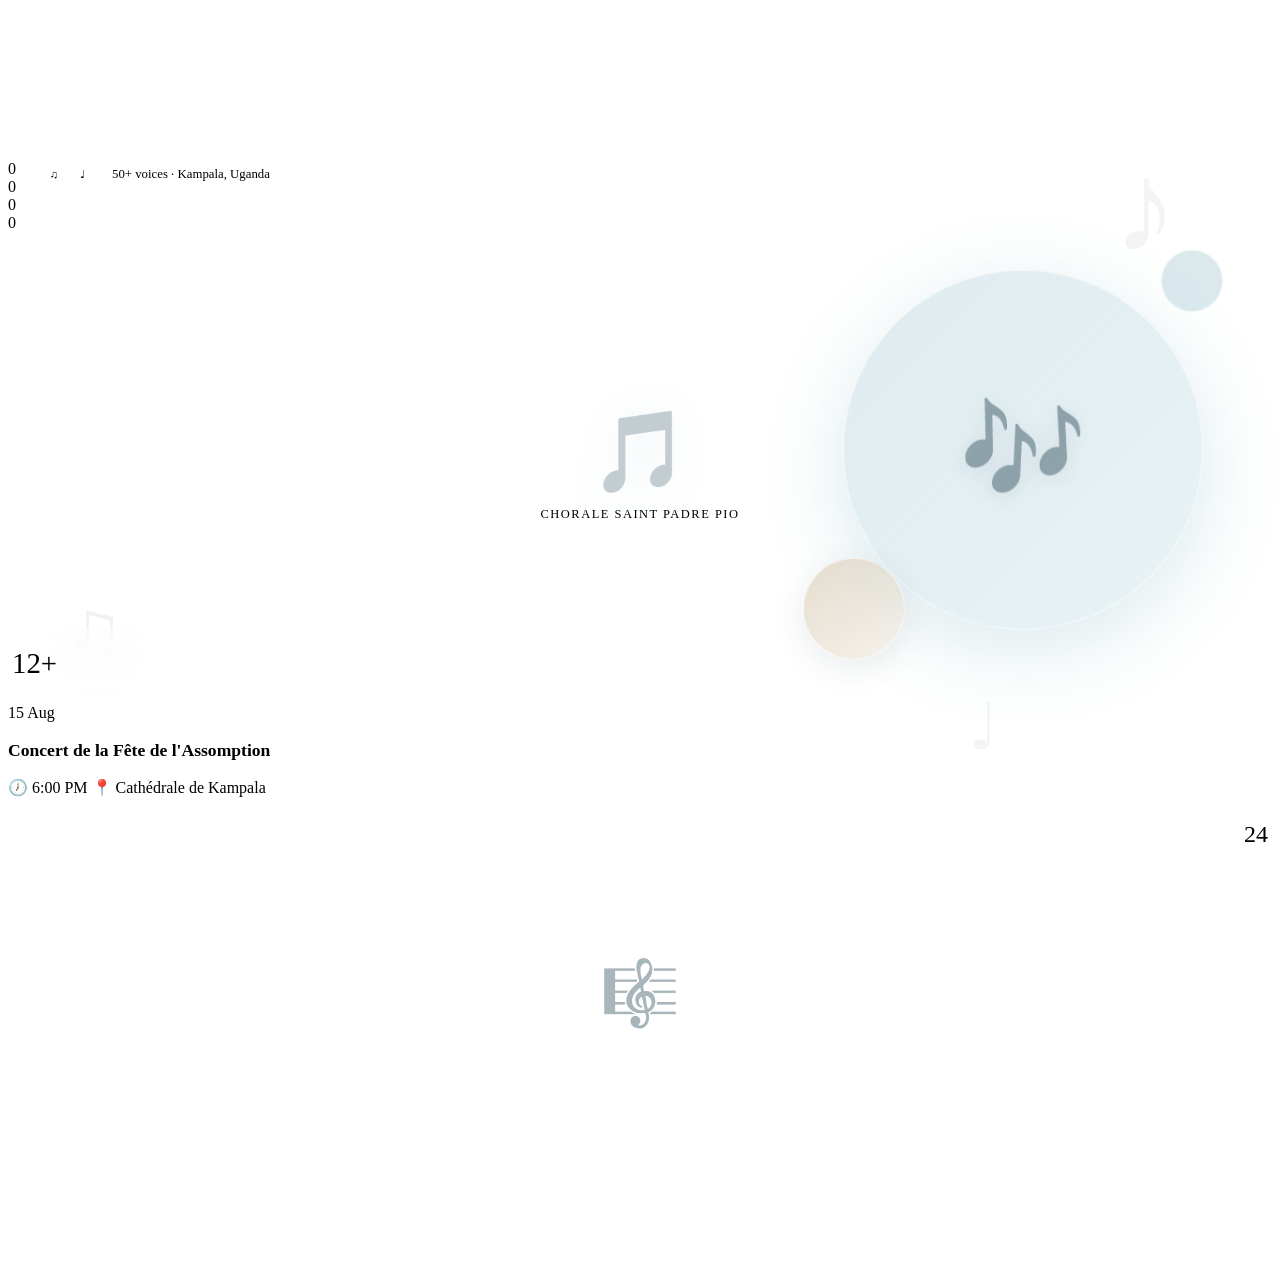
==== index.html @ 7a5ba096 "Add files via upload" ====
<!DOCTYPE html>
<html lang="en">
<head>
  <meta charset="UTF-8">
  <meta name="viewport" content="width=device-width, initial-scale=1.0">
  <meta name="description" content="Chorale Saint Padre Pio — Sacred music choir in Kampala, Uganda. Singing in faith and harmony.">
  <meta property="og:title" content="Chorale Saint Padre Pio">
  <meta property="og:description" content="A voice lifted in faith and harmony — sacred choir from Kampala, Uganda.">
  <title>Chorale Saint Padre Pio</title>
  <link rel="stylesheet" href="css/style.css">
  <link rel="icon" href="data:image/svg+xml,<svg xmlns='http://www.w3.org/2000/svg' viewBox='0 0 100 100'><text y='.9em' font-size='90'>🎵</text></svg>">
</head>
<body>

  <!-- Navbar injected by components.js -->
  <div id="navbar-placeholder"></div>

  <!-- ════════════════════════════════════════
       HERO
  ════════════════════════════════════════ -->
  <section class="hero" aria-label="Hero">
    <div class="hero-bg"></div>
    <div class="hero-shapes">
      <div class="shape shape-1"></div>
      <div class="shape shape-2"></div>
      <div class="shape shape-3"></div>
    </div>

    <!-- Decorative musical note watermarks -->
    <div style="position:absolute;right:8%;top:15%;font-size:8rem;opacity:0.04;font-family:serif;pointer-events:none;user-select:none;">♪</div>
    <div style="position:absolute;left:5%;bottom:25%;font-size:5rem;opacity:0.05;font-family:serif;pointer-events:none;user-select:none;">♫</div>
    <div style="position:absolute;right:22%;bottom:15%;font-size:4rem;opacity:0.04;font-family:serif;pointer-events:none;user-select:none;">♩</div>

    <!-- Decorative glass orb image area -->
    <div style="position:absolute;right:clamp(20px,6vw,80px);top:50%;transform:translateY(-50%);pointer-events:none;" aria-hidden="true">
      <div style="width:clamp(200px,28vw,400px);height:clamp(200px,28vw,400px);border-radius:50%;background:linear-gradient(135deg,rgba(74,144,164,0.18),rgba(184,217,227,0.3));backdrop-filter:blur(12px);border:1px solid rgba(255,255,255,0.5);display:flex;align-items:center;justify-content:center;box-shadow:0 20px 80px rgba(74,144,164,0.2);">
        <div style="font-size:clamp(4rem,8vw,7rem);opacity:0.6;filter:drop-shadow(0 4px 12px rgba(26,61,79,0.2));">🎶</div>
      </div>
      <!-- smaller satellite orb -->
      <div style="position:absolute;bottom:-30px;left:-40px;width:100px;height:100px;border-radius:50%;background:linear-gradient(135deg,rgba(212,197,173,0.6),rgba(237,228,214,0.4));backdrop-filter:blur(8px);border:1px solid rgba(255,255,255,0.6);box-shadow:0 8px 32px rgba(26,61,79,0.1);"></div>
      <div style="position:absolute;top:-20px;right:-20px;width:60px;height:60px;border-radius:50%;background:rgba(74,144,164,0.2);backdrop-filter:blur(8px);border:1px solid rgba(255,255,255,0.5);"></div>
    </div>

    <div class="container hero-content" style="padding-top:72px;">
      <div style="max-width:580px;">
        <div class="section-label reveal">
          <span class="label" data-i18n="hero_tagline"></span>
        </div>
        <h1 style="margin-top:16px;color:var(--blue-deep);" class="reveal reveal-delay-1">
          <span data-i18n="hero_heading"></span>
        </h1>
        <p style="max-width:460px;margin-top:20px;font-size:1.05rem;" class="reveal reveal-delay-2" data-i18n="hero_subheading"></p>
        <div style="display:flex;gap:16px;flex-wrap:wrap;margin-top:36px;" class="reveal reveal-delay-3">
          <a href="about.html" class="btn btn-primary" data-i18n="hero_cta_primary"></a>
          <a href="events.html" class="btn btn-ghost" data-i18n="hero_cta_secondary"></a>
        </div>
        <!-- Trust indicator -->
        <div style="display:flex;align-items:center;gap:12px;margin-top:40px;" class="reveal reveal-delay-4">
          <div style="display:flex;">
            <div style="width:32px;height:32px;border-radius:50%;background:linear-gradient(135deg,var(--blue-light),var(--blue-primary));border:2px solid white;margin-right:-8px;display:flex;align-items:center;justify-content:center;font-size:0.7rem;color:white;">♪</div>
            <div style="width:32px;height:32px;border-radius:50%;background:linear-gradient(135deg,var(--beige-mid),var(--beige-light));border:2px solid white;margin-right:-8px;display:flex;align-items:center;justify-content:center;font-size:0.7rem;">♫</div>
            <div style="width:32px;height:32px;border-radius:50%;background:linear-gradient(135deg,var(--blue-pale),var(--blue-light));border:2px solid white;display:flex;align-items:center;justify-content:center;font-size:0.7rem;color:var(--blue-deep);">♩</div>
          </div>
          <span style="font-size:0.8rem;color:var(--ink-muted);">50+ voices · Kampala, Uganda</span>
        </div>
      </div>
    </div>
  </section>

  <!-- ════════════════════════════════════════
       STATS BAR
  ════════════════════════════════════════ -->
  <div class="container" style="margin-top:-32px;position:relative;z-index:10;">
    <div class="stats-bar reveal">
      <div class="stat-item">
        <span class="stat-number" data-target="12" data-suffix="+">0</span>
        <span class="stat-label" data-i18n="stat_years"></span>
      </div>
      <div class="stat-item">
        <span class="stat-number" data-target="52">0</span>
        <span class="stat-label" data-i18n="stat_members"></span>
      </div>
      <div class="stat-item">
        <span class="stat-number" data-target="24">0</span>
        <span class="stat-label" data-i18n="stat_events"></span>
      </div>
      <div class="stat-item">
        <span class="stat-number" data-target="6">0</span>
        <span class="stat-label" data-i18n="stat_parishes"></span>
      </div>
    </div>
  </div>

  <!-- ════════════════════════════════════════
       ABOUT TEASER
  ════════════════════════════════════════ -->
  <section style="background:var(--white);">
    <div class="container">
      <div class="split">
        <div>
          <div class="section-label reveal">
            <span class="label" data-i18n="about_label"></span>
          </div>
          <h2 style="margin-top:12px;" class="reveal reveal-delay-1" data-i18n="about_heading"></h2>
          <div class="deco-line reveal reveal-delay-1"></div>
          <p class="reveal reveal-delay-2" data-i18n="about_body"></p>
          <div style="display:flex;align-items:center;gap:20px;margin-top:28px;" class="reveal reveal-delay-3">
            <a href="about.html" class="btn btn-primary" data-i18n="about_cta"></a>
            <a href="about.html" class="btn btn-outline" data-i18n="about_link"></a>
          </div>
        </div>
        <div class="reveal reveal-delay-2" style="position:relative;">
          <!-- Decorative glass image panel -->
          <div style="border-radius:var(--radius-xl);overflow:hidden;background:linear-gradient(135deg,var(--blue-ghost),var(--beige-pale));height:420px;display:flex;align-items:center;justify-content:center;box-shadow:var(--glass-shadow-lg);border:1px solid var(--glass-border);">
            <div style="text-align:center;">
              <div style="font-size:5rem;opacity:0.35;filter:drop-shadow(0 4px 20px rgba(74,144,164,0.3));">🎵</div>
              <p style="color:var(--blue-light);font-size:0.78rem;letter-spacing:0.12em;text-transform:uppercase;margin-top:8px;">Chorale Saint Padre Pio</p>
            </div>
          </div>
          <!-- Floating glass card -->
          <div style="position:absolute;bottom:-20px;left:-20px;padding:20px 24px;background:var(--glass-bg-strong);backdrop-filter:blur(20px);border:1px solid var(--glass-border);border-radius:var(--radius-md);box-shadow:var(--glass-shadow);min-width:180px;">
            <div style="font-size:1.8rem;font-family:var(--font-display);font-weight:300;color:var(--blue-primary);">12+</div>
            <div style="font-size:0.72rem;font-weight:600;letter-spacing:0.12em;text-transform:uppercase;color:var(--ink-muted);" data-i18n="stat_years"></div>
          </div>
        </div>
      </div>
    </div>
  </section>

  <!-- ════════════════════════════════════════
       EVENTS TEASER
  ════════════════════════════════════════ -->
  <section style="background:linear-gradient(160deg,var(--blue-ghost),var(--beige-pale));">
    <div class="container">
      <div class="split reverse">
        <div>
          <div class="section-label reveal">
            <span class="label" data-i18n="events_label"></span>
          </div>
          <h2 style="margin-top:12px;" class="reveal reveal-delay-1" data-i18n="events_heading"></h2>
          <div class="deco-line reveal reveal-delay-1"></div>

          <!-- Sample event card -->
          <div class="event-card reveal reveal-delay-2" style="margin-top:24px;margin-bottom:24px;">
            <div class="event-date-block">
              <span class="day">15</span>
              <span class="month">Aug</span>
            </div>
            <div class="event-info">
              <h3 style="font-size:1.1rem;">Concert de la Fête de l'Assomption</h3>
              <div class="event-meta">
                <span>🕖 6:00 PM</span>
                <span>📍 Cathédrale de Kampala</span>
              </div>
            </div>
          </div>

          <p class="reveal reveal-delay-2" data-i18n="events_body"></p>
          <div style="margin-top:24px;" class="reveal reveal-delay-3">
            <a href="events.html" class="btn btn-primary" data-i18n="events_cta"></a>
          </div>
        </div>

        <div class="reveal" style="position:relative;">
          <div style="border-radius:var(--radius-xl);overflow:hidden;background:linear-gradient(135deg,var(--blue-mid),var(--blue-deep));height:380px;display:flex;align-items:center;justify-content:center;box-shadow:var(--glass-shadow-lg);">
            <div style="text-align:center;color:white;">
              <div style="font-size:4rem;opacity:0.5;">🎼</div>
              <p style="color:rgba(255,255,255,0.5);font-size:0.78rem;letter-spacing:0.12em;text-transform:uppercase;margin-top:8px;">Sacred Concerts</p>
            </div>
          </div>
          <div style="position:absolute;top:-16px;right:-16px;padding:16px 20px;background:var(--glass-bg-strong);backdrop-filter:blur(20px);border:1px solid var(--glass-border);border-radius:var(--radius-md);box-shadow:var(--glass-shadow);">
            <div style="font-size:1.5rem;font-family:var(--font-display);font-weight:300;color:var(--blue-primary);">24</div>
            <div style="font-size:0.65rem;font-weight:600;letter-spacing:0.12em;text-transform:uppercase;color:var(--ink-muted);" data-i18n="stat_events"></div>
          </div>
        </div>
      </div>
    </div>
  </section>

  <!-- ════════════════════════════════════════
       JOIN TEASER (CTA BAND)
  ════════════════════════════════════════ -->
  <section class="cta-band">
    <div class="container">
      <div style="display:inline-block;background:rgba(255,255,255,0.08);border:1px solid rgba(255,255,255,0.15);border-radius:100px;padding:6px 20px;margin-bottom:20px;" class="reveal">
        <span class="label" style="color:rgba(255,255,255,0.65);" data-i18n="join_label"></span>
      </div>
      <h2 class="reveal reveal-delay-1" data-i18n="join_heading"></h2>
      <p class="reveal reveal-delay-2" data-i18n="join_body"></p>
      <div style="display:flex;gap:16px;justify-content:center;flex-wrap:wrap;" class="reveal reveal-delay-3">
        <a href="join.html" class="btn btn-white" data-i18n="join_cta"></a>
        <a href="join.html" style="color:rgba(255,255,255,0.7);display:flex;align-items:center;gap:8px;font-size:0.85rem;font-weight:500;letter-spacing:0.05em;align-self:center;" data-i18n="join_link"></a>
      </div>
    </div>
  </section>

  <!-- Footer injected by components.js -->
  <div id="footer-placeholder"></div>

  <script src="js/translations.js"></script>
  <script src="js/components.js"></script>
  <script src="js/main.js"></script>
</body>
</html>
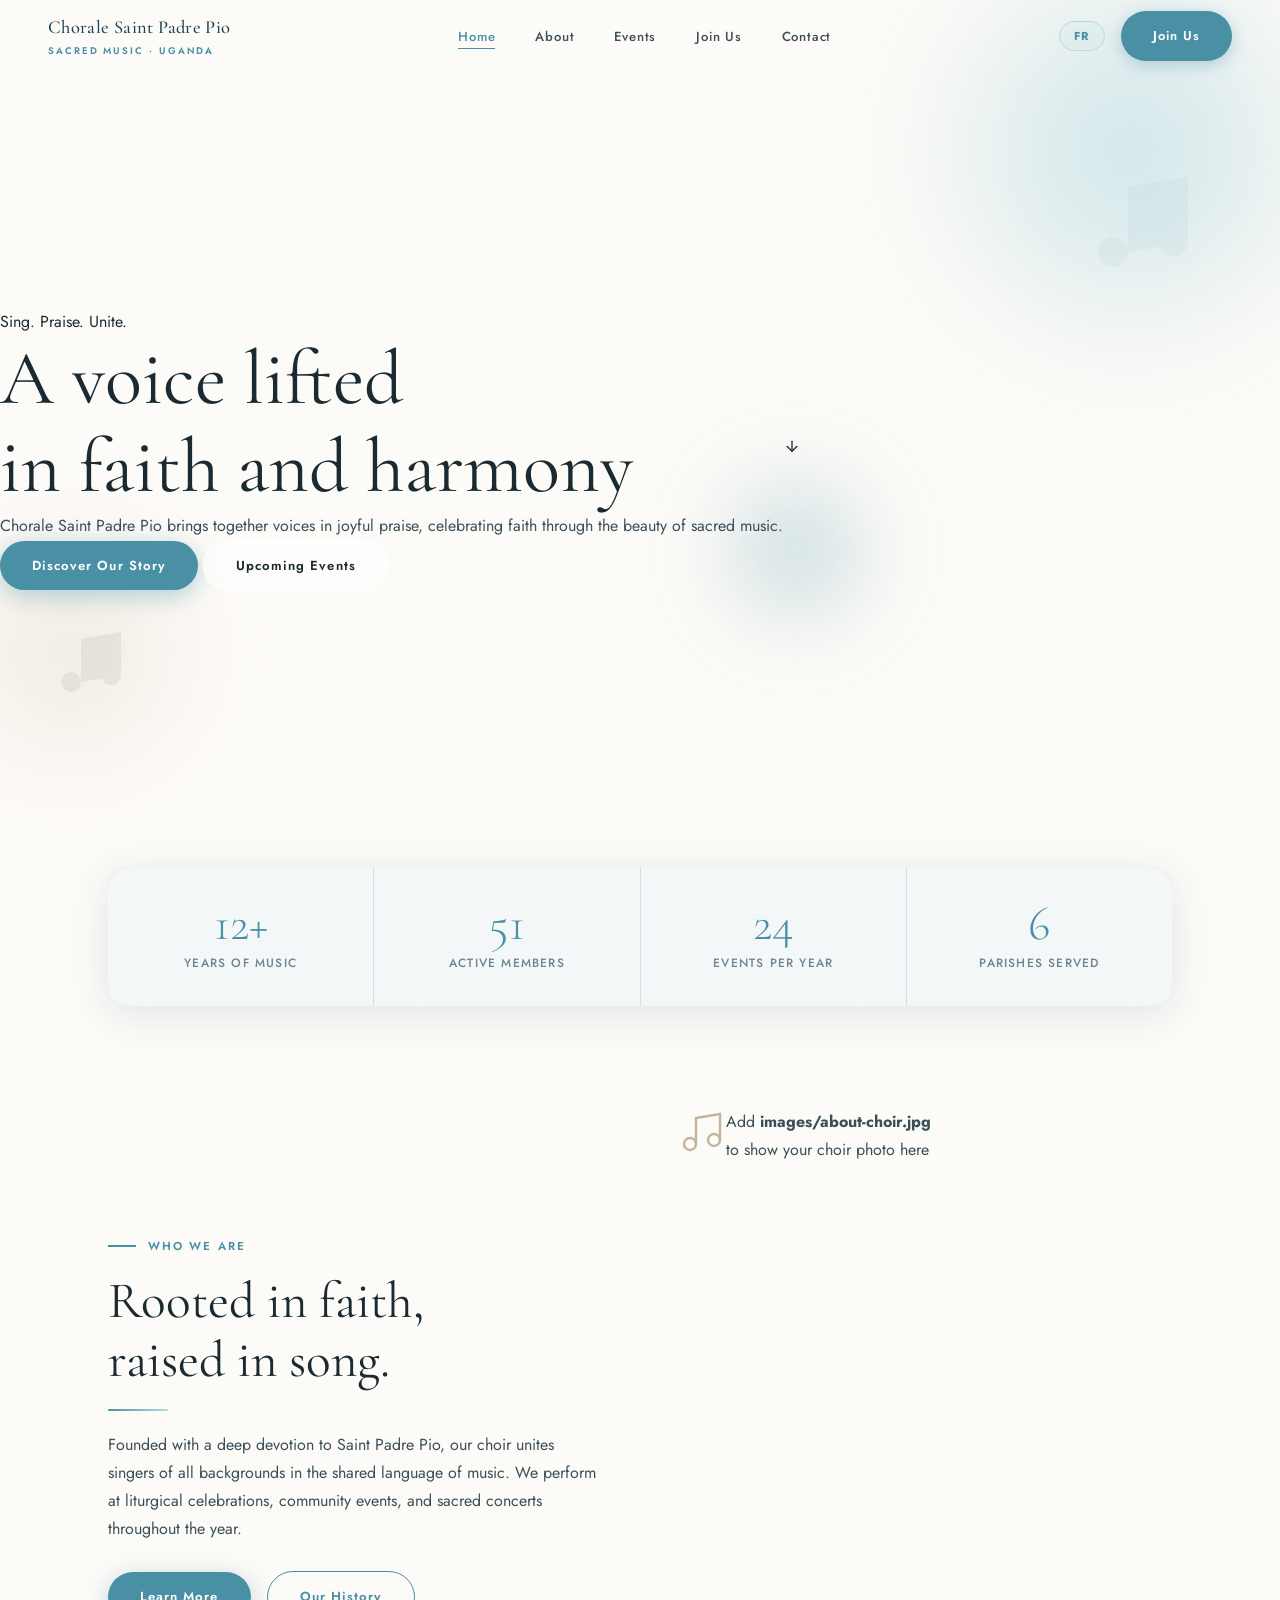
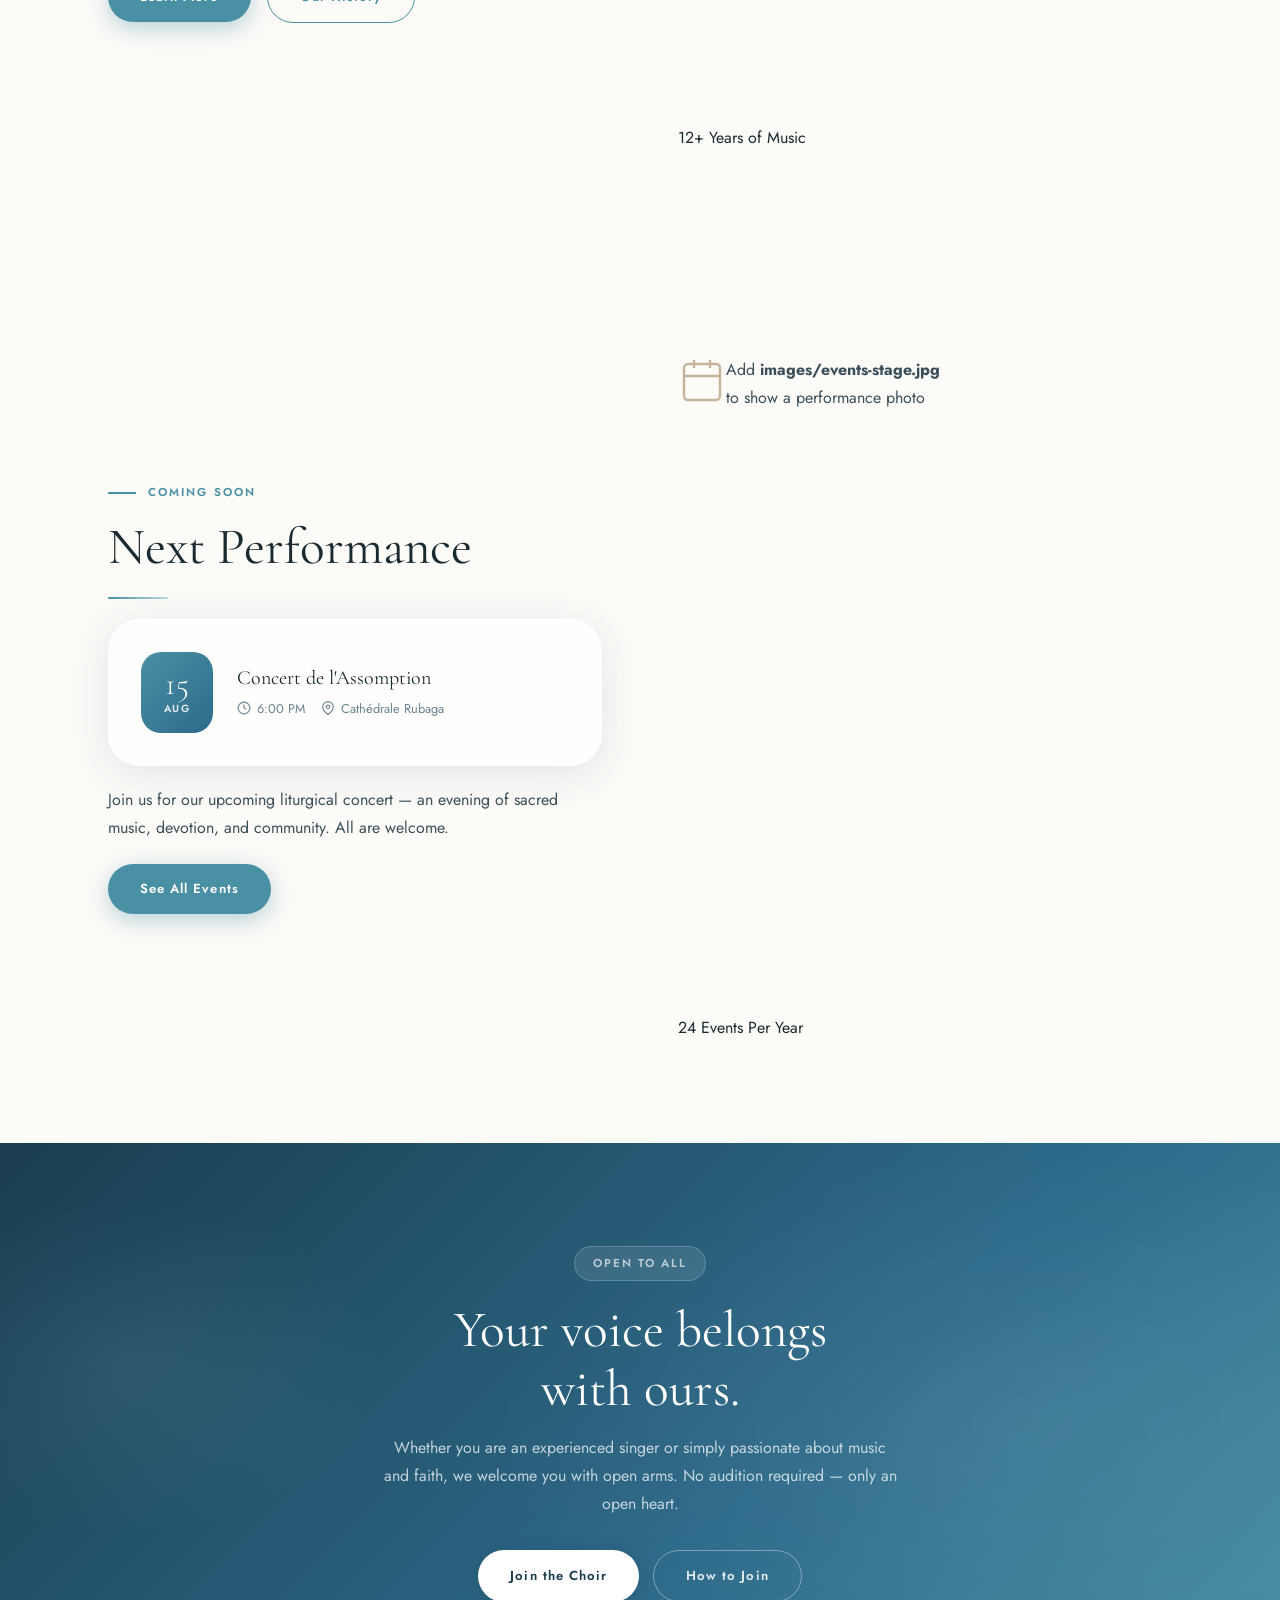
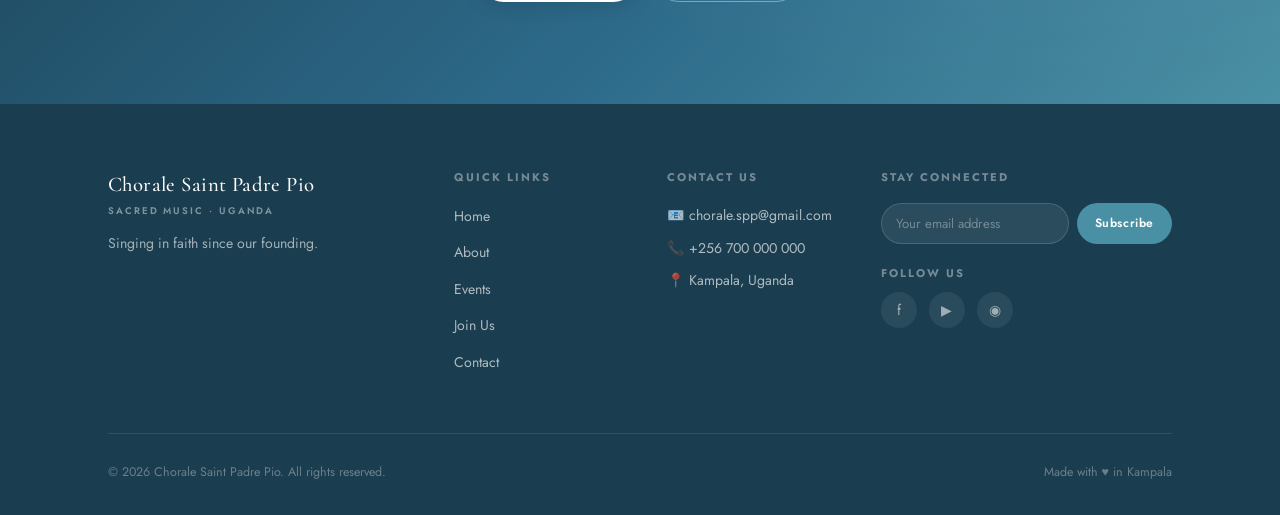
==== commit f774239c: "Update index.html" ====
--- a/index.html
+++ b/index.html
@@ -2,74 +2,60 @@
 <html lang="en">
 <head>
   <meta charset="UTF-8">
-  <meta name="viewport" content="width=device-width, initial-scale=1.0">
+  <meta name="viewport" content="width=device-width, initial-scale=1.0, viewport-fit=cover">
   <meta name="description" content="Chorale Saint Padre Pio — Sacred music choir in Kampala, Uganda. Singing in faith and harmony.">
   <meta property="og:title" content="Chorale Saint Padre Pio">
   <meta property="og:description" content="A voice lifted in faith and harmony — sacred choir from Kampala, Uganda.">
+  <meta name="theme-color" content="#ffffff">
   <title>Chorale Saint Padre Pio</title>
   <link rel="stylesheet" href="css/style.css">
-  <link rel="icon" href="data:image/svg+xml,<svg xmlns='http://www.w3.org/2000/svg' viewBox='0 0 100 100'><text y='.9em' font-size='90'>🎵</text></svg>">
+  <link rel="icon" href="images/favicon.png" onerror="this.href='data:image/svg+xml,<svg xmlns=\'http://www.w3.org/2000/svg\' viewBox=\'0 0 100 100\'><text y=\'.9em\' font-size=\'90\'>🎵</text></svg>'">
 </head>
 <body>
 
-  <!-- Navbar injected by components.js -->
   <div id="navbar-placeholder"></div>
 
-  <!-- ════════════════════════════════════════
-       HERO
-  ════════════════════════════════════════ -->
+  <!-- ══════════════════════════════════════════
+       HERO — Centered, editorial, with photo bg
+  ══════════════════════════════════════════ -->
   <section class="hero" aria-label="Hero">
-    <div class="hero-bg"></div>
-    <div class="hero-shapes">
+    <!-- Background: shows photo if hero-bg.jpg exists, else gradient -->
+    <div class="hero-img-bg" id="hero-bg-img" style="display:none;"></div>
+    <div class="hero-img-overlay" id="hero-overlay" style="display:none;"></div>
+    <div class="hero-fallback-bg" id="hero-fallback"></div>
+    <div class="hero-shapes" id="hero-shapes">
       <div class="shape shape-1"></div>
       <div class="shape shape-2"></div>
       <div class="shape shape-3"></div>
     </div>
 
-    <!-- Decorative musical note watermarks -->
-    <div style="position:absolute;right:8%;top:15%;font-size:8rem;opacity:0.04;font-family:serif;pointer-events:none;user-select:none;">♪</div>
-    <div style="position:absolute;left:5%;bottom:25%;font-size:5rem;opacity:0.05;font-family:serif;pointer-events:none;user-select:none;">♫</div>
-    <div style="position:absolute;right:22%;bottom:15%;font-size:4rem;opacity:0.04;font-family:serif;pointer-events:none;user-select:none;">♩</div>
-
-    <!-- Decorative glass orb image area -->
-    <div style="position:absolute;right:clamp(20px,6vw,80px);top:50%;transform:translateY(-50%);pointer-events:none;" aria-hidden="true">
-      <div style="width:clamp(200px,28vw,400px);height:clamp(200px,28vw,400px);border-radius:50%;background:linear-gradient(135deg,rgba(74,144,164,0.18),rgba(184,217,227,0.3));backdrop-filter:blur(12px);border:1px solid rgba(255,255,255,0.5);display:flex;align-items:center;justify-content:center;box-shadow:0 20px 80px rgba(74,144,164,0.2);">
-        <div style="font-size:clamp(4rem,8vw,7rem);opacity:0.6;filter:drop-shadow(0 4px 12px rgba(26,61,79,0.2));">🎶</div>
-      </div>
-      <!-- smaller satellite orb -->
-      <div style="position:absolute;bottom:-30px;left:-40px;width:100px;height:100px;border-radius:50%;background:linear-gradient(135deg,rgba(212,197,173,0.6),rgba(237,228,214,0.4));backdrop-filter:blur(8px);border:1px solid rgba(255,255,255,0.6);box-shadow:0 8px 32px rgba(26,61,79,0.1);"></div>
-      <div style="position:absolute;top:-20px;right:-20px;width:60px;height:60px;border-radius:50%;background:rgba(74,144,164,0.2);backdrop-filter:blur(8px);border:1px solid rgba(255,255,255,0.5);"></div>
-    </div>
-
-    <div class="container hero-content" style="padding-top:72px;">
-      <div style="max-width:580px;">
-        <div class="section-label reveal">
-          <span class="label" data-i18n="hero_tagline"></span>
-        </div>
-        <h1 style="margin-top:16px;color:var(--blue-deep);" class="reveal reveal-delay-1">
-          <span data-i18n="hero_heading"></span>
-        </h1>
-        <p style="max-width:460px;margin-top:20px;font-size:1.05rem;" class="reveal reveal-delay-2" data-i18n="hero_subheading"></p>
-        <div style="display:flex;gap:16px;flex-wrap:wrap;margin-top:36px;" class="reveal reveal-delay-3">
-          <a href="about.html" class="btn btn-primary" data-i18n="hero_cta_primary"></a>
-          <a href="events.html" class="btn btn-ghost" data-i18n="hero_cta_secondary"></a>
-        </div>
-        <!-- Trust indicator -->
-        <div style="display:flex;align-items:center;gap:12px;margin-top:40px;" class="reveal reveal-delay-4">
-          <div style="display:flex;">
-            <div style="width:32px;height:32px;border-radius:50%;background:linear-gradient(135deg,var(--blue-light),var(--blue-primary));border:2px solid white;margin-right:-8px;display:flex;align-items:center;justify-content:center;font-size:0.7rem;color:white;">♪</div>
-            <div style="width:32px;height:32px;border-radius:50%;background:linear-gradient(135deg,var(--beige-mid),var(--beige-light));border:2px solid white;margin-right:-8px;display:flex;align-items:center;justify-content:center;font-size:0.7rem;">♫</div>
-            <div style="width:32px;height:32px;border-radius:50%;background:linear-gradient(135deg,var(--blue-pale),var(--blue-light));border:2px solid white;display:flex;align-items:center;justify-content:center;font-size:0.7rem;color:var(--blue-deep);">♩</div>
-          </div>
-          <span style="font-size:0.8rem;color:var(--ink-muted);">50+ voices · Kampala, Uganda</span>
-        </div>
-      </div>
-    </div>
-  </section>
-
-  <!-- ════════════════════════════════════════
+    <!-- Musical note watermarks -->
+    <svg style="position:absolute;right:6%;top:18%;opacity:0.05;pointer-events:none;" width="120" height="120" viewBox="0 0 24 24" fill="var(--blue-primary)" stroke="none"><path d="M9 18V5l12-2v13"/><circle cx="6" cy="18" r="3"/><circle cx="18" cy="16" r="3"/></svg>
+    <svg style="position:absolute;left:4%;bottom:22%;opacity:0.05;pointer-events:none;" width="80" height="80" viewBox="0 0 24 24" fill="var(--beige-warm)" stroke="none"><path d="M9 18V5l12-2v13"/><circle cx="6" cy="18" r="3"/><circle cx="18" cy="16" r="3"/></svg>
+
+    <div class="hero-content" id="hero-content">
+      <div class="hero-tagline reveal">
+        <span class="hero-tagline-line"></span>
+        <span data-i18n="hero_tagline"></span>
+        <span class="hero-tagline-line"></span>
+      </div>
+      <h1 class="reveal reveal-delay-1" data-i18n="hero_heading"></h1>
+      <p class="reveal reveal-delay-2" data-i18n="hero_subheading"></p>
+      <div class="hero-ctas reveal reveal-delay-3">
+        <a href="about.html" class="btn btn-primary" data-i18n="hero_cta_primary"></a>
+        <a href="events.html" class="btn btn-ghost" data-i18n="hero_cta_secondary"></a>
+      </div>
+    </div>
+
+    <!-- Scroll indicator -->
+    <div class="hero-scroll" aria-hidden="true">
+      <svg width="18" height="18" viewBox="0 0 24 24" fill="none" stroke="currentColor" stroke-width="1.8"><line x1="12" y1="5" x2="12" y2="19"/><polyline points="19 12 12 19 5 12"/></svg>
+    </div>
+  </section>
+
+  <!-- ══════════════════════════════════════════
        STATS BAR
-  ════════════════════════════════════════ -->
+  ══════════════════════════════════════════ -->
   <div class="container" style="margin-top:-32px;position:relative;z-index:10;">
     <div class="stats-bar reveal">
       <div class="stat-item">
@@ -91,114 +77,139 @@
     </div>
   </div>
 
-  <!-- ════════════════════════════════════════
-       ABOUT TEASER
-  ════════════════════════════════════════ -->
-  <section style="background:var(--white);">
+  <!-- ══════════════════════════════════════════
+       ABOUT TEASER — white bg
+  ══════════════════════════════════════════ -->
+  <section class="bg-white">
     <div class="container">
       <div class="split">
-        <div>
-          <div class="section-label reveal">
+        <div class="split-text">
+          <div class="section-label left reveal">
             <span class="label" data-i18n="about_label"></span>
           </div>
-          <h2 style="margin-top:12px;" class="reveal reveal-delay-1" data-i18n="about_heading"></h2>
-          <div class="deco-line reveal reveal-delay-1"></div>
+          <h2 class="reveal reveal-delay-1" data-i18n="about_heading"></h2>
+          <div class="deco-line left reveal reveal-delay-1"></div>
           <p class="reveal reveal-delay-2" data-i18n="about_body"></p>
-          <div style="display:flex;align-items:center;gap:20px;margin-top:28px;" class="reveal reveal-delay-3">
+          <div style="display:flex;align-items:center;gap:16px;flex-wrap:wrap;margin-top:28px;" class="reveal reveal-delay-3">
             <a href="about.html" class="btn btn-primary" data-i18n="about_cta"></a>
             <a href="about.html" class="btn btn-outline" data-i18n="about_link"></a>
           </div>
         </div>
         <div class="reveal reveal-delay-2" style="position:relative;">
-          <!-- Decorative glass image panel -->
-          <div style="border-radius:var(--radius-xl);overflow:hidden;background:linear-gradient(135deg,var(--blue-ghost),var(--beige-pale));height:420px;display:flex;align-items:center;justify-content:center;box-shadow:var(--glass-shadow-lg);border:1px solid var(--glass-border);">
-            <div style="text-align:center;">
-              <div style="font-size:5rem;opacity:0.35;filter:drop-shadow(0 4px 20px rgba(74,144,164,0.3));">🎵</div>
-              <p style="color:var(--blue-light);font-size:0.78rem;letter-spacing:0.12em;text-transform:uppercase;margin-top:8px;">Chorale Saint Padre Pio</p>
-            </div>
-          </div>
-          <!-- Floating glass card -->
-          <div style="position:absolute;bottom:-20px;left:-20px;padding:20px 24px;background:var(--glass-bg-strong);backdrop-filter:blur(20px);border:1px solid var(--glass-border);border-radius:var(--radius-md);box-shadow:var(--glass-shadow);min-width:180px;">
-            <div style="font-size:1.8rem;font-family:var(--font-display);font-weight:300;color:var(--blue-primary);">12+</div>
-            <div style="font-size:0.72rem;font-weight:600;letter-spacing:0.12em;text-transform:uppercase;color:var(--ink-muted);" data-i18n="stat_years"></div>
-          </div>
-        </div>
-      </div>
-    </div>
-  </section>
-
-  <!-- ════════════════════════════════════════
-       EVENTS TEASER
-  ════════════════════════════════════════ -->
-  <section style="background:linear-gradient(160deg,var(--blue-ghost),var(--beige-pale));">
+          <!-- Real photo slot -->
+          <div class="photo-panel" style="aspect-ratio:4/5;">
+            <img src="images/about-choir.jpg" alt="Chorale Saint Padre Pio choir"
+              style="width:100%;height:100%;object-fit:cover;"
+              onerror="this.parentElement.style.display='none';this.parentElement.nextElementSibling.style.display='flex';">
+          </div>
+          <!-- Placeholder shown when no image -->
+          <div class="photo-panel-placeholder" style="display:none;aspect-ratio:4/5;">
+            <svg width="48" height="48" viewBox="0 0 24 24" fill="none" stroke="var(--beige-dark)" stroke-width="1.2"><path d="M9 18V5l12-2v13"/><circle cx="6" cy="18" r="3"/><circle cx="18" cy="16" r="3"/></svg>
+            <p>Add <strong>images/about-choir.jpg</strong><br>to show your choir photo here</p>
+          </div>
+          <!-- Floating badge -->
+          <div class="photo-badge" style="bottom:-18px;left:-18px;">
+            <span class="photo-badge-number" data-target="12" data-suffix="+">12+</span>
+            <span class="photo-badge-label" data-i18n="stat_years"></span>
+          </div>
+        </div>
+      </div>
+    </div>
+  </section>
+
+  <!-- ══════════════════════════════════════════
+       EVENTS TEASER — beige bg
+  ══════════════════════════════════════════ -->
+  <section class="bg-gradient-beige">
     <div class="container">
-      <div class="split reverse">
-        <div>
-          <div class="section-label reveal">
+      <div class="split">
+        <div class="reveal" style="position:relative;order:2;">
+          <div class="photo-panel" style="aspect-ratio:3/4;">
+            <img src="images/events-stage.jpg" alt="Choir performance"
+              style="width:100%;height:100%;object-fit:cover;"
+              onerror="this.parentElement.style.display='none';this.parentElement.nextElementSibling.style.display='flex';">
+          </div>
+          <div class="photo-panel-placeholder" style="display:none;aspect-ratio:3/4;">
+            <svg width="48" height="48" viewBox="0 0 24 24" fill="none" stroke="var(--beige-dark)" stroke-width="1.2"><rect x="3" y="4" width="18" height="18" rx="2"/><line x1="16" y1="2" x2="16" y2="6"/><line x1="8" y1="2" x2="8" y2="6"/><line x1="3" y1="10" x2="21" y2="10"/></svg>
+            <p>Add <strong>images/events-stage.jpg</strong><br>to show a performance photo</p>
+          </div>
+          <div class="photo-badge" style="top:-16px;right:-16px;">
+            <span class="photo-badge-number" data-target="24">24</span>
+            <span class="photo-badge-label" data-i18n="stat_events"></span>
+          </div>
+        </div>
+        <div class="split-text" style="order:1;">
+          <div class="section-label left reveal">
             <span class="label" data-i18n="events_label"></span>
           </div>
-          <h2 style="margin-top:12px;" class="reveal reveal-delay-1" data-i18n="events_heading"></h2>
-          <div class="deco-line reveal reveal-delay-1"></div>
-
-          <!-- Sample event card -->
-          <div class="event-card reveal reveal-delay-2" style="margin-top:24px;margin-bottom:24px;">
+          <h2 class="reveal reveal-delay-1" data-i18n="events_heading"></h2>
+          <div class="deco-line left reveal reveal-delay-1"></div>
+
+          <!-- Teaser event card -->
+          <div class="event-card reveal reveal-delay-2" style="margin:20px 0;">
             <div class="event-date-block">
               <span class="day">15</span>
               <span class="month">Aug</span>
             </div>
             <div class="event-info">
-              <h3 style="font-size:1.1rem;">Concert de la Fête de l'Assomption</h3>
+              <h3>Concert de l'Assomption</h3>
               <div class="event-meta">
-                <span>🕖 6:00 PM</span>
-                <span>📍 Cathédrale de Kampala</span>
+                <span class="event-meta-item">
+                  <svg width="14" height="14" viewBox="0 0 24 24" fill="none" stroke="currentColor" stroke-width="2"><circle cx="12" cy="12" r="10"/><polyline points="12 6 12 12 16 14"/></svg>
+                  6:00 PM
+                </span>
+                <span class="event-meta-item">
+                  <svg width="14" height="14" viewBox="0 0 24 24" fill="none" stroke="currentColor" stroke-width="2"><path d="M21 10c0 7-9 13-9 13s-9-6-9-13a9 9 0 0 1 18 0z"/><circle cx="12" cy="10" r="3"/></svg>
+                  Cathédrale Rubaga
+                </span>
               </div>
             </div>
           </div>
 
           <p class="reveal reveal-delay-2" data-i18n="events_body"></p>
-          <div style="margin-top:24px;" class="reveal reveal-delay-3">
+          <div style="margin-top:22px;" class="reveal reveal-delay-3">
             <a href="events.html" class="btn btn-primary" data-i18n="events_cta"></a>
           </div>
         </div>
-
-        <div class="reveal" style="position:relative;">
-          <div style="border-radius:var(--radius-xl);overflow:hidden;background:linear-gradient(135deg,var(--blue-mid),var(--blue-deep));height:380px;display:flex;align-items:center;justify-content:center;box-shadow:var(--glass-shadow-lg);">
-            <div style="text-align:center;color:white;">
-              <div style="font-size:4rem;opacity:0.5;">🎼</div>
-              <p style="color:rgba(255,255,255,0.5);font-size:0.78rem;letter-spacing:0.12em;text-transform:uppercase;margin-top:8px;">Sacred Concerts</p>
-            </div>
-          </div>
-          <div style="position:absolute;top:-16px;right:-16px;padding:16px 20px;background:var(--glass-bg-strong);backdrop-filter:blur(20px);border:1px solid var(--glass-border);border-radius:var(--radius-md);box-shadow:var(--glass-shadow);">
-            <div style="font-size:1.5rem;font-family:var(--font-display);font-weight:300;color:var(--blue-primary);">24</div>
-            <div style="font-size:0.65rem;font-weight:600;letter-spacing:0.12em;text-transform:uppercase;color:var(--ink-muted);" data-i18n="stat_events"></div>
-          </div>
-        </div>
-      </div>
-    </div>
-  </section>
-
-  <!-- ════════════════════════════════════════
-       JOIN TEASER (CTA BAND)
-  ════════════════════════════════════════ -->
+      </div>
+    </div>
+  </section>
+
+  <!-- ══════════════════════════════════════════
+       JOIN CTA BAND
+  ══════════════════════════════════════════ -->
   <section class="cta-band">
     <div class="container">
-      <div style="display:inline-block;background:rgba(255,255,255,0.08);border:1px solid rgba(255,255,255,0.15);border-radius:100px;padding:6px 20px;margin-bottom:20px;" class="reveal">
+      <div style="display:inline-flex;align-items:center;gap:8px;background:rgba(255,255,255,0.1);border:1px solid rgba(255,255,255,0.18);border-radius:100px;padding:7px 18px;margin-bottom:20px;" class="reveal">
         <span class="label" style="color:rgba(255,255,255,0.65);" data-i18n="join_label"></span>
       </div>
       <h2 class="reveal reveal-delay-1" data-i18n="join_heading"></h2>
       <p class="reveal reveal-delay-2" data-i18n="join_body"></p>
-      <div style="display:flex;gap:16px;justify-content:center;flex-wrap:wrap;" class="reveal reveal-delay-3">
+      <div style="display:flex;gap:14px;justify-content:center;flex-wrap:wrap;" class="reveal reveal-delay-3">
         <a href="join.html" class="btn btn-white" data-i18n="join_cta"></a>
-        <a href="join.html" style="color:rgba(255,255,255,0.7);display:flex;align-items:center;gap:8px;font-size:0.85rem;font-weight:500;letter-spacing:0.05em;align-self:center;" data-i18n="join_link"></a>
-      </div>
-    </div>
-  </section>
-
-  <!-- Footer injected by components.js -->
+        <a href="join.html" class="btn btn-outline" style="border-color:rgba(255,255,255,0.38);color:rgba(255,255,255,0.85);" data-i18n="join_link"></a>
+      </div>
+    </div>
+  </section>
+
   <div id="footer-placeholder"></div>
 
   <script src="js/translations.js"></script>
   <script src="js/components.js"></script>
   <script src="js/main.js"></script>
+  <script>
+    // Hero: try loading image, switch to photo mode if found
+    (function(){
+      var img = new Image();
+      img.onload = function(){
+        document.getElementById('hero-bg-img').style.cssText = 'display:block;background-image:url("images/hero-bg.jpg")';
+        document.getElementById('hero-overlay').style.display = 'block';
+        document.getElementById('hero-fallback').style.display = 'none';
+        document.getElementById('hero-shapes').style.display = 'none';
+        document.getElementById('hero-content').classList.add('on-photo');
+      };
+      img.src = 'images/hero-bg.jpg';
+    })();
+  </script>
 </body>
 </html>
--- a/css/style.css
+++ b/css/style.css
@@ -0,0 +1,922 @@
+/* =========================================
+   CHORALE SAINT PADRE PIO — Design System
+   Liquid Glass · Blue & Beige · Premium
+   ========================================= */
+
+@import url('https://fonts.googleapis.com/css2?family=Cormorant+Garamond:ital,wght@0,300;0,400;0,500;0,600;1,300;1,400&family=Jost:wght@300;400;500;600&display=swap');
+
+:root {
+  /* Core Palette */
+  --blue-deep:    #1a3d4f;
+  --blue-mid:     #2d6a8a;
+  --blue-primary: #4a90a4;
+  --blue-light:   #7bbccc;
+  --blue-pale:    #b8d9e3;
+  --blue-ghost:   #e8f4f8;
+
+  --beige-dark:   #c4b49a;
+  --beige-mid:    #d4c5ad;
+  --beige-light:  #ede4d6;
+  --beige-pale:   #f7f3ee;
+  --beige-ghost:  #fdfbf8;
+
+  --white:        #ffffff;
+  --ink:          #1a2a32;
+  --ink-soft:     #3a4f5a;
+  --ink-muted:    #6a8490;
+
+  /* Glass */
+  --glass-bg:          rgba(255, 255, 255, 0.55);
+  --glass-bg-strong:   rgba(255, 255, 255, 0.75);
+  --glass-bg-blue:     rgba(74, 144, 164, 0.12);
+  --glass-border:      rgba(255, 255, 255, 0.7);
+  --glass-border-blue: rgba(74, 144, 164, 0.25);
+  --glass-shadow:      0 8px 40px rgba(26, 61, 79, 0.12);
+  --glass-shadow-lg:   0 20px 80px rgba(26, 61, 79, 0.18);
+
+  /* Typography */
+  --font-display: 'Cormorant Garamond', Georgia, serif;
+  --font-body:    'Jost', sans-serif;
+
+  /* Spacing */
+  --section-pad: clamp(64px, 8vw, 120px);
+  --container:   1160px;
+  --radius-sm:   12px;
+  --radius-md:   20px;
+  --radius-lg:   32px;
+  --radius-xl:   48px;
+
+  /* Transitions */
+  --ease: cubic-bezier(0.25, 0.46, 0.45, 0.94);
+  --ease-spring: cubic-bezier(0.34, 1.56, 0.64, 1);
+}
+
+/* ── Reset ── */
+*, *::before, *::after { box-sizing: border-box; margin: 0; padding: 0; }
+
+html { scroll-behavior: smooth; font-size: 16px; }
+
+body {
+  font-family: var(--font-body);
+  background: var(--beige-ghost);
+  color: var(--ink);
+  line-height: 1.65;
+  overflow-x: hidden;
+  -webkit-font-smoothing: antialiased;
+}
+
+img { display: block; max-width: 100%; }
+a { color: inherit; text-decoration: none; }
+button { cursor: pointer; border: none; background: none; font-family: inherit; }
+ul { list-style: none; }
+
+/* ── Typography ── */
+h1, h2, h3, h4 {
+  font-family: var(--font-display);
+  line-height: 1.15;
+  font-weight: 400;
+}
+h1 { font-size: clamp(2.8rem, 6vw, 5rem); }
+h2 { font-size: clamp(2rem, 4vw, 3.2rem); }
+h3 { font-size: clamp(1.4rem, 2.5vw, 2rem); }
+h4 { font-size: 1.2rem; font-weight: 500; }
+
+p { font-size: 1rem; color: var(--ink-soft); line-height: 1.75; }
+
+.label {
+  font-family: var(--font-body);
+  font-size: 0.72rem;
+  font-weight: 600;
+  letter-spacing: 0.18em;
+  text-transform: uppercase;
+  color: var(--blue-primary);
+}
+
+/* ── Layout ── */
+.container {
+  max-width: var(--container);
+  margin: 0 auto;
+  padding: 0 clamp(20px, 4vw, 48px);
+}
+
+section { padding: var(--section-pad) 0; }
+
+/* ── Glass Utility ── */
+.glass {
+  background: var(--glass-bg);
+  backdrop-filter: blur(24px) saturate(1.8);
+  -webkit-backdrop-filter: blur(24px) saturate(1.8);
+  border: 1px solid var(--glass-border);
+  box-shadow: var(--glass-shadow);
+}
+
+.glass-blue {
+  background: var(--glass-bg-blue);
+  backdrop-filter: blur(20px) saturate(1.6);
+  -webkit-backdrop-filter: blur(20px) saturate(1.6);
+  border: 1px solid var(--glass-border-blue);
+}
+
+/* ── Navbar ── */
+.navbar {
+  position: fixed;
+  top: 0; left: 0; right: 0;
+  z-index: 1000;
+  padding: 0 clamp(20px, 4vw, 48px);
+  height: 72px;
+  display: flex;
+  align-items: center;
+  justify-content: space-between;
+  transition: all 0.4s var(--ease);
+}
+
+.navbar.scrolled {
+  background: rgba(253, 251, 248, 0.88);
+  backdrop-filter: blur(20px) saturate(1.8);
+  -webkit-backdrop-filter: blur(20px) saturate(1.8);
+  border-bottom: 1px solid rgba(74, 144, 164, 0.15);
+  box-shadow: 0 4px 24px rgba(26, 61, 79, 0.08);
+}
+
+.nav-logo {
+  display: flex;
+  flex-direction: column;
+  gap: 1px;
+}
+.nav-logo-name {
+  font-family: var(--font-display);
+  font-size: 1.15rem;
+  font-weight: 500;
+  color: var(--blue-deep);
+  letter-spacing: 0.02em;
+}
+.nav-logo-sub {
+  font-size: 0.6rem;
+  font-weight: 600;
+  letter-spacing: 0.2em;
+  text-transform: uppercase;
+  color: var(--blue-primary);
+}
+
+.nav-links {
+  display: flex;
+  align-items: center;
+  gap: 2.5rem;
+}
+
+.nav-links a {
+  font-size: 0.82rem;
+  font-weight: 500;
+  letter-spacing: 0.06em;
+  color: var(--ink-soft);
+  position: relative;
+  transition: color 0.3s;
+}
+.nav-links a::after {
+  content: '';
+  position: absolute;
+  bottom: -3px; left: 0; right: 0;
+  height: 1px;
+  background: var(--blue-primary);
+  transform: scaleX(0);
+  transform-origin: left;
+  transition: transform 0.3s var(--ease);
+}
+.nav-links a:hover, .nav-links a.active { color: var(--blue-primary); }
+.nav-links a:hover::after, .nav-links a.active::after { transform: scaleX(1); }
+
+.nav-actions {
+  display: flex;
+  align-items: center;
+  gap: 1rem;
+}
+
+#lang-toggle {
+  font-size: 0.72rem;
+  font-weight: 700;
+  letter-spacing: 0.12em;
+  color: var(--blue-primary);
+  border: 1px solid var(--blue-pale);
+  padding: 6px 14px;
+  border-radius: 100px;
+  transition: all 0.3s;
+  background: rgba(184, 217, 227, 0.15);
+}
+#lang-toggle:hover {
+  background: var(--blue-primary);
+  color: white;
+  border-color: var(--blue-primary);
+}
+
+.nav-cta {
+  background: var(--blue-primary);
+  color: white !important;
+  padding: 10px 24px;
+  border-radius: 100px;
+  font-size: 0.8rem !important;
+  font-weight: 600 !important;
+  letter-spacing: 0.08em;
+  transition: all 0.3s var(--ease);
+  box-shadow: 0 4px 16px rgba(74, 144, 164, 0.35);
+}
+.nav-cta:hover {
+  background: var(--blue-deep);
+  transform: translateY(-1px);
+  box-shadow: 0 8px 24px rgba(26, 61, 79, 0.3);
+}
+.nav-cta::after { display: none !important; }
+
+.hamburger {
+  display: none;
+  flex-direction: column;
+  gap: 5px;
+  padding: 8px;
+}
+.hamburger span {
+  display: block; width: 24px; height: 2px;
+  background: var(--ink);
+  transition: all 0.3s;
+  border-radius: 2px;
+}
+
+/* ── Buttons ── */
+.btn {
+  display: inline-flex;
+  align-items: center;
+  gap: 8px;
+  padding: 14px 32px;
+  border-radius: 100px;
+  font-family: var(--font-body);
+  font-size: 0.82rem;
+  font-weight: 600;
+  letter-spacing: 0.08em;
+  transition: all 0.3s var(--ease);
+  cursor: pointer;
+}
+
+.btn-primary {
+  background: var(--blue-primary);
+  color: white;
+  box-shadow: 0 6px 24px rgba(74, 144, 164, 0.4);
+}
+.btn-primary:hover {
+  background: var(--blue-deep);
+  transform: translateY(-2px);
+  box-shadow: 0 12px 32px rgba(26, 61, 79, 0.3);
+}
+
+.btn-outline {
+  background: transparent;
+  color: var(--blue-primary);
+  border: 1.5px solid var(--blue-primary);
+}
+.btn-outline:hover {
+  background: var(--blue-primary);
+  color: white;
+  transform: translateY(-2px);
+}
+
+.btn-ghost {
+  background: var(--glass-bg);
+  color: var(--ink);
+  border: 1px solid var(--glass-border);
+  backdrop-filter: blur(12px);
+}
+.btn-ghost:hover {
+  background: var(--glass-bg-strong);
+  transform: translateY(-2px);
+  box-shadow: var(--glass-shadow);
+}
+
+.btn-white {
+  background: white;
+  color: var(--blue-deep);
+  box-shadow: 0 4px 20px rgba(0,0,0,0.12);
+}
+.btn-white:hover {
+  transform: translateY(-2px);
+  box-shadow: 0 10px 30px rgba(0,0,0,0.18);
+}
+
+/* ── Hero Sections ── */
+.hero {
+  min-height: 100vh;
+  display: flex;
+  align-items: center;
+  position: relative;
+  overflow: hidden;
+}
+
+.hero-bg {
+  position: absolute;
+  inset: 0;
+  background:
+    radial-gradient(ellipse 80% 60% at 70% 40%, rgba(74, 144, 164, 0.18) 0%, transparent 60%),
+    radial-gradient(ellipse 50% 70% at 10% 80%, rgba(184, 217, 227, 0.2) 0%, transparent 50%),
+    linear-gradient(160deg, var(--beige-ghost) 0%, var(--blue-ghost) 50%, var(--beige-pale) 100%);
+}
+
+.hero-shapes {
+  position: absolute;
+  inset: 0;
+  pointer-events: none;
+  overflow: hidden;
+}
+
+.shape {
+  position: absolute;
+  border-radius: 50%;
+  filter: blur(40px);
+  opacity: 0.35;
+}
+.shape-1 {
+  width: 500px; height: 500px;
+  background: radial-gradient(circle, var(--blue-light) 0%, transparent 70%);
+  top: -100px; right: -100px;
+  animation: float1 8s ease-in-out infinite;
+}
+.shape-2 {
+  width: 300px; height: 300px;
+  background: radial-gradient(circle, var(--beige-mid) 0%, transparent 70%);
+  bottom: 100px; left: -80px;
+  animation: float2 10s ease-in-out infinite;
+}
+.shape-3 {
+  width: 200px; height: 200px;
+  background: radial-gradient(circle, var(--blue-primary) 0%, transparent 70%);
+  top: 50%; right: 30%;
+  animation: float1 6s ease-in-out infinite reverse;
+}
+
+@keyframes float1 {
+  0%, 100% { transform: translateY(0) scale(1); }
+  50% { transform: translateY(-30px) scale(1.05); }
+}
+@keyframes float2 {
+  0%, 100% { transform: translateY(0) scale(1); }
+  50% { transform: translateY(20px) scale(0.95); }
+}
+
+.hero-content {
+  position: relative;
+  z-index: 2;
+}
+
+/* Page hero (non-homepage) */
+.page-hero {
+  min-height: 52vh;
+  display: flex;
+  align-items: flex-end;
+  padding-bottom: 64px;
+  position: relative;
+  overflow: hidden;
+  margin-top: 72px;
+}
+
+.page-hero-bg {
+  position: absolute;
+  inset: 0;
+  background: linear-gradient(135deg, var(--blue-deep) 0%, var(--blue-mid) 50%, var(--blue-primary) 100%);
+}
+
+.page-hero-overlay {
+  position: absolute;
+  inset: 0;
+  background:
+    radial-gradient(ellipse 60% 80% at 80% 50%, rgba(255,255,255,0.06) 0%, transparent 60%),
+    radial-gradient(ellipse 40% 60% at 20% 80%, rgba(184, 217, 227, 0.08) 0%, transparent 50%);
+}
+
+.page-hero-content {
+  position: relative;
+  z-index: 2;
+  color: white;
+}
+.page-hero-content .label { color: rgba(255,255,255,0.65); }
+.page-hero-content h1 { color: white; margin-top: 12px; }
+.page-hero-content p { color: rgba(255,255,255,0.75); max-width: 540px; margin-top: 16px; }
+
+/* ── Section Labels ── */
+.section-label {
+  display: flex;
+  align-items: center;
+  gap: 12px;
+  margin-bottom: 16px;
+}
+.section-label::before {
+  content: '';
+  display: block;
+  width: 28px; height: 1.5px;
+  background: var(--blue-primary);
+}
+
+/* ── Cards ── */
+.card {
+  background: var(--glass-bg-strong);
+  backdrop-filter: blur(24px) saturate(1.8);
+  -webkit-backdrop-filter: blur(24px) saturate(1.8);
+  border: 1px solid var(--glass-border);
+  border-radius: var(--radius-lg);
+  box-shadow: var(--glass-shadow);
+  overflow: hidden;
+  transition: transform 0.4s var(--ease), box-shadow 0.4s var(--ease);
+}
+.card:hover {
+  transform: translateY(-6px);
+  box-shadow: var(--glass-shadow-lg);
+}
+
+/* ── Split Sections ── */
+.split {
+  display: grid;
+  grid-template-columns: 1fr 1fr;
+  gap: clamp(40px, 6vw, 80px);
+  align-items: center;
+}
+.split.reverse { direction: rtl; }
+.split.reverse > * { direction: ltr; }
+
+/* ── Stats Bar ── */
+.stats-bar {
+  display: grid;
+  grid-template-columns: repeat(4, 1fr);
+  gap: 1px;
+  background: var(--glass-border-blue);
+  border-radius: var(--radius-md);
+  overflow: hidden;
+  box-shadow: var(--glass-shadow);
+}
+.stat-item {
+  background: var(--glass-bg-strong);
+  backdrop-filter: blur(20px);
+  padding: 32px 24px;
+  text-align: center;
+}
+.stat-number {
+  font-family: var(--font-display);
+  font-size: clamp(2rem, 4vw, 3rem);
+  font-weight: 300;
+  color: var(--blue-primary);
+  line-height: 1;
+  display: block;
+}
+.stat-label {
+  font-size: 0.75rem;
+  font-weight: 500;
+  letter-spacing: 0.1em;
+  text-transform: uppercase;
+  color: var(--ink-muted);
+  margin-top: 6px;
+  display: block;
+}
+
+/* ── Event Cards ── */
+.event-card {
+  background: var(--glass-bg-strong);
+  backdrop-filter: blur(24px);
+  -webkit-backdrop-filter: blur(24px);
+  border: 1px solid var(--glass-border);
+  border-radius: var(--radius-lg);
+  box-shadow: var(--glass-shadow);
+  padding: 32px;
+  display: grid;
+  grid-template-columns: auto 1fr auto;
+  gap: 24px;
+  align-items: center;
+  transition: all 0.35s var(--ease);
+}
+.event-card:hover {
+  transform: translateY(-4px);
+  box-shadow: var(--glass-shadow-lg);
+  border-color: rgba(74, 144, 164, 0.3);
+}
+.event-date-block {
+  text-align: center;
+  background: linear-gradient(135deg, var(--blue-primary), var(--blue-mid));
+  border-radius: var(--radius-md);
+  padding: 16px 20px;
+  min-width: 72px;
+  color: white;
+}
+.event-date-block .day {
+  font-family: var(--font-display);
+  font-size: 2rem;
+  font-weight: 300;
+  line-height: 1;
+  display: block;
+}
+.event-date-block .month {
+  font-size: 0.65rem;
+  font-weight: 600;
+  letter-spacing: 0.15em;
+  text-transform: uppercase;
+  opacity: 0.85;
+  display: block;
+}
+.event-info h3 { font-size: 1.25rem; color: var(--ink); }
+.event-info .event-meta {
+  display: flex;
+  gap: 16px;
+  margin-top: 8px;
+  flex-wrap: wrap;
+}
+.event-meta span {
+  font-size: 0.8rem;
+  color: var(--ink-muted);
+  display: flex;
+  align-items: center;
+  gap: 6px;
+}
+
+/* ── Value Cards ── */
+.values-grid {
+  display: grid;
+  grid-template-columns: repeat(2, 1fr);
+  gap: 20px;
+}
+.value-card {
+  background: var(--glass-bg);
+  backdrop-filter: blur(20px);
+  -webkit-backdrop-filter: blur(20px);
+  border: 1px solid var(--glass-border);
+  border-radius: var(--radius-md);
+  padding: 32px;
+  box-shadow: var(--glass-shadow);
+  transition: all 0.35s var(--ease);
+}
+.value-card:hover {
+  transform: translateY(-4px);
+  background: var(--glass-bg-strong);
+  border-color: rgba(74, 144, 164, 0.25);
+}
+.value-icon {
+  width: 48px; height: 48px;
+  background: linear-gradient(135deg, var(--blue-pale), var(--blue-ghost));
+  border-radius: var(--radius-sm);
+  display: flex;
+  align-items: center;
+  justify-content: center;
+  margin-bottom: 16px;
+  font-size: 1.3rem;
+}
+.value-card h4 { color: var(--ink); margin-bottom: 8px; }
+.value-card p { font-size: 0.9rem; }
+
+/* ── Steps ── */
+.steps {
+  display: grid;
+  grid-template-columns: repeat(3, 1fr);
+  gap: 24px;
+}
+.step {
+  text-align: center;
+  padding: 40px 24px;
+  background: var(--glass-bg);
+  backdrop-filter: blur(20px);
+  -webkit-backdrop-filter: blur(20px);
+  border: 1px solid var(--glass-border);
+  border-radius: var(--radius-lg);
+  box-shadow: var(--glass-shadow);
+  position: relative;
+  transition: all 0.35s var(--ease);
+}
+.step:hover { transform: translateY(-6px); box-shadow: var(--glass-shadow-lg); }
+.step-number {
+  width: 56px; height: 56px;
+  background: linear-gradient(135deg, var(--blue-primary), var(--blue-mid));
+  color: white;
+  border-radius: 50%;
+  display: flex;
+  align-items: center;
+  justify-content: center;
+  font-family: var(--font-display);
+  font-size: 1.5rem;
+  font-weight: 300;
+  margin: 0 auto 20px;
+  box-shadow: 0 6px 20px rgba(74, 144, 164, 0.4);
+}
+.step h4 { color: var(--ink); margin-bottom: 10px; }
+
+/* ── Forms ── */
+.form-group {
+  margin-bottom: 20px;
+}
+.form-group label {
+  display: block;
+  font-size: 0.78rem;
+  font-weight: 600;
+  letter-spacing: 0.08em;
+  color: var(--ink-soft);
+  margin-bottom: 8px;
+  text-transform: uppercase;
+}
+.form-group input,
+.form-group textarea,
+.form-group select {
+  width: 100%;
+  padding: 14px 18px;
+  background: var(--glass-bg-strong);
+  backdrop-filter: blur(16px);
+  border: 1.5px solid rgba(74, 144, 164, 0.2);
+  border-radius: var(--radius-sm);
+  font-family: var(--font-body);
+  font-size: 0.92rem;
+  color: var(--ink);
+  transition: all 0.3s;
+  outline: none;
+  -webkit-appearance: none;
+}
+.form-group input:focus,
+.form-group textarea:focus,
+.form-group select:focus {
+  border-color: var(--blue-primary);
+  background: rgba(255,255,255,0.85);
+  box-shadow: 0 0 0 3px rgba(74, 144, 164, 0.12);
+}
+.form-group textarea {
+  resize: vertical;
+  min-height: 120px;
+}
+
+.form-success {
+  display: none;
+  background: linear-gradient(135deg, rgba(74, 164, 120, 0.1), rgba(74, 144, 164, 0.1));
+  border: 1px solid rgba(74, 164, 120, 0.3);
+  border-radius: var(--radius-md);
+  padding: 20px 24px;
+  color: #2d6a4f;
+  font-weight: 500;
+  text-align: center;
+  margin-top: 16px;
+}
+.form-success.show { display: block; }
+
+/* ── CTA Band ── */
+.cta-band {
+  background: linear-gradient(135deg, var(--blue-deep) 0%, var(--blue-mid) 60%, var(--blue-primary) 100%);
+  position: relative;
+  overflow: hidden;
+  text-align: center;
+  padding: var(--section-pad) 0;
+}
+.cta-band::before {
+  content: '';
+  position: absolute;
+  inset: 0;
+  background:
+    radial-gradient(ellipse 70% 80% at 80% 50%, rgba(255,255,255,0.06) 0%, transparent 60%),
+    radial-gradient(ellipse 40% 60% at 10% 40%, rgba(184,217,227,0.08) 0%, transparent 50%);
+}
+.cta-band > * { position: relative; z-index: 1; }
+.cta-band h2 { color: white; }
+.cta-band p { color: rgba(255,255,255,0.72); max-width: 520px; margin: 16px auto 32px; }
+
+/* ── Footer ── */
+footer {
+  background: var(--blue-deep);
+  color: rgba(255,255,255,0.75);
+  padding: 64px 0 32px;
+}
+.footer-grid {
+  display: grid;
+  grid-template-columns: 1.8fr 1fr 1fr 1.4fr;
+  gap: 48px;
+  padding-bottom: 48px;
+  border-bottom: 1px solid rgba(255,255,255,0.1);
+}
+.footer-brand .nav-logo-name { color: white; font-size: 1.3rem; }
+.footer-brand .nav-logo-sub { color: rgba(255,255,255,0.45); }
+.footer-brand p { font-size: 0.88rem; margin-top: 12px; color: rgba(255,255,255,0.6); line-height: 1.7; }
+.footer-col h5 {
+  font-family: var(--font-body);
+  font-size: 0.7rem;
+  font-weight: 700;
+  letter-spacing: 0.18em;
+  text-transform: uppercase;
+  color: rgba(255,255,255,0.4);
+  margin-bottom: 16px;
+}
+.footer-col ul li { margin-bottom: 10px; }
+.footer-col ul li a {
+  font-size: 0.88rem;
+  color: rgba(255,255,255,0.65);
+  transition: color 0.3s;
+}
+.footer-col ul li a:hover { color: var(--blue-pale); }
+.footer-col p { font-size: 0.88rem; color: rgba(255,255,255,0.65); margin-bottom: 8px; }
+.footer-newsletter-form {
+  display: flex;
+  gap: 8px;
+  margin-top: 12px;
+}
+.footer-newsletter-form input {
+  flex: 1;
+  padding: 10px 14px;
+  background: rgba(255,255,255,0.08);
+  border: 1px solid rgba(255,255,255,0.15);
+  border-radius: 100px;
+  color: white;
+  font-size: 0.82rem;
+  font-family: var(--font-body);
+  outline: none;
+  transition: border-color 0.3s;
+}
+.footer-newsletter-form input:focus { border-color: var(--blue-light); }
+.footer-newsletter-form input::placeholder { color: rgba(255,255,255,0.35); }
+.footer-newsletter-form button {
+  background: var(--blue-primary);
+  color: white;
+  padding: 10px 18px;
+  border-radius: 100px;
+  font-size: 0.75rem;
+  font-weight: 600;
+  letter-spacing: 0.05em;
+  transition: background 0.3s;
+}
+.footer-newsletter-form button:hover { background: var(--blue-light); }
+.footer-bottom {
+  display: flex;
+  align-items: center;
+  justify-content: space-between;
+  padding-top: 28px;
+  font-size: 0.78rem;
+  color: rgba(255,255,255,0.35);
+}
+.footer-socials {
+  display: flex;
+  gap: 12px;
+}
+.footer-socials a {
+  width: 36px; height: 36px;
+  background: rgba(255,255,255,0.07);
+  border-radius: 50%;
+  display: flex;
+  align-items: center;
+  justify-content: center;
+  color: rgba(255,255,255,0.55);
+  font-size: 0.9rem;
+  transition: all 0.3s;
+}
+.footer-socials a:hover {
+  background: var(--blue-primary);
+  color: white;
+  transform: translateY(-2px);
+}
+
+/* ── Perks Grid ── */
+.perks-grid {
+  display: grid;
+  grid-template-columns: repeat(2, 1fr);
+  gap: 24px;
+}
+.perk-card {
+  background: var(--glass-bg);
+  backdrop-filter: blur(20px);
+  -webkit-backdrop-filter: blur(20px);
+  border: 1px solid var(--glass-border);
+  border-radius: var(--radius-md);
+  padding: 32px;
+  box-shadow: var(--glass-shadow);
+  transition: all 0.35s var(--ease);
+}
+.perk-card:hover {
+  transform: translateY(-4px);
+  background: var(--glass-bg-strong);
+  box-shadow: var(--glass-shadow-lg);
+  border-color: rgba(74, 144, 164, 0.3);
+}
+.perk-icon {
+  font-size: 1.8rem;
+  margin-bottom: 14px;
+}
+.perk-card h4 { color: var(--ink); margin-bottom: 8px; }
+.perk-card p { font-size: 0.9rem; }
+
+/* ── Contact Info ── */
+.contact-info-card {
+  background: linear-gradient(145deg, var(--blue-deep), var(--blue-mid));
+  border-radius: var(--radius-lg);
+  padding: 40px;
+  color: white;
+}
+.contact-info-item {
+  display: flex;
+  gap: 16px;
+  align-items: flex-start;
+  padding: 20px 0;
+  border-bottom: 1px solid rgba(255,255,255,0.1);
+}
+.contact-info-item:last-child { border-bottom: none; }
+.contact-info-icon {
+  width: 44px; height: 44px;
+  background: rgba(255,255,255,0.12);
+  border-radius: var(--radius-sm);
+  display: flex;
+  align-items: center;
+  justify-content: center;
+  font-size: 1.1rem;
+  flex-shrink: 0;
+}
+.contact-info-text label {
+  display: block;
+  font-size: 0.65rem;
+  font-weight: 700;
+  letter-spacing: 0.18em;
+  text-transform: uppercase;
+  color: rgba(255,255,255,0.45);
+  margin-bottom: 4px;
+}
+.contact-info-text span {
+  font-size: 0.95rem;
+  color: rgba(255,255,255,0.88);
+}
+
+/* ── Map Placeholder ── */
+.map-frame {
+  border-radius: var(--radius-lg);
+  overflow: hidden;
+  background: var(--blue-ghost);
+  height: 260px;
+  margin-top: 24px;
+  display: flex;
+  align-items: center;
+  justify-content: center;
+  flex-direction: column;
+  gap: 8px;
+  border: 1px solid var(--glass-border-blue);
+  color: var(--ink-muted);
+  font-size: 0.85rem;
+}
+
+/* ── Scroll Reveal ── */
+.reveal {
+  opacity: 0;
+  transform: translateY(28px);
+  transition: opacity 0.7s var(--ease), transform 0.7s var(--ease);
+}
+.reveal.visible {
+  opacity: 1;
+  transform: none;
+}
+.reveal-delay-1 { transition-delay: 0.1s; }
+.reveal-delay-2 { transition-delay: 0.2s; }
+.reveal-delay-3 { transition-delay: 0.3s; }
+.reveal-delay-4 { transition-delay: 0.4s; }
+
+/* ── Decorative Line ── */
+.deco-line {
+  width: 60px; height: 2px;
+  background: linear-gradient(to right, var(--blue-primary), var(--blue-pale));
+  border-radius: 2px;
+  margin: 20px 0;
+}
+
+/* ── Responsive ── */
+@media (max-width: 1024px) {
+  .stats-bar { grid-template-columns: repeat(2, 1fr); }
+  .footer-grid { grid-template-columns: 1fr 1fr; gap: 32px; }
+}
+
+@media (max-width: 768px) {
+  .nav-links { display: none; }
+  .nav-links.open {
+    display: flex;
+    flex-direction: column;
+    position: fixed;
+    inset: 72px 0 0 0;
+    background: rgba(253, 251, 248, 0.97);
+    backdrop-filter: blur(20px);
+    padding: 40px 32px;
+    gap: 28px;
+    align-items: flex-start;
+    z-index: 999;
+  }
+  .nav-links.open a { font-size: 1.1rem; }
+  .hamburger { display: flex; }
+  .nav-cta { display: none; }
+
+  .split { grid-template-columns: 1fr; }
+  .split.reverse { direction: ltr; }
+  .values-grid { grid-template-columns: 1fr; }
+  .perks-grid { grid-template-columns: 1fr; }
+  .steps { grid-template-columns: 1fr; }
+  .stats-bar { grid-template-columns: repeat(2, 1fr); }
+  .footer-grid { grid-template-columns: 1fr; gap: 32px; }
+  .footer-bottom { flex-direction: column; gap: 16px; text-align: center; }
+  .event-card { grid-template-columns: auto 1fr; }
+  .event-card .btn { display: none; }
+}
+
+@media (max-width: 480px) {
+  .stats-bar { grid-template-columns: 1fr 1fr; }
+}
+
+/* ── Image placeholder orbs (for demo without real images) ── */
+.orb {
+  border-radius: 50%;
+  background: linear-gradient(135deg, var(--blue-pale), var(--beige-light));
+}
+
+/* ── Highlight text ── */
+.text-blue { color: var(--blue-primary); }
+.text-italic { font-style: italic; }
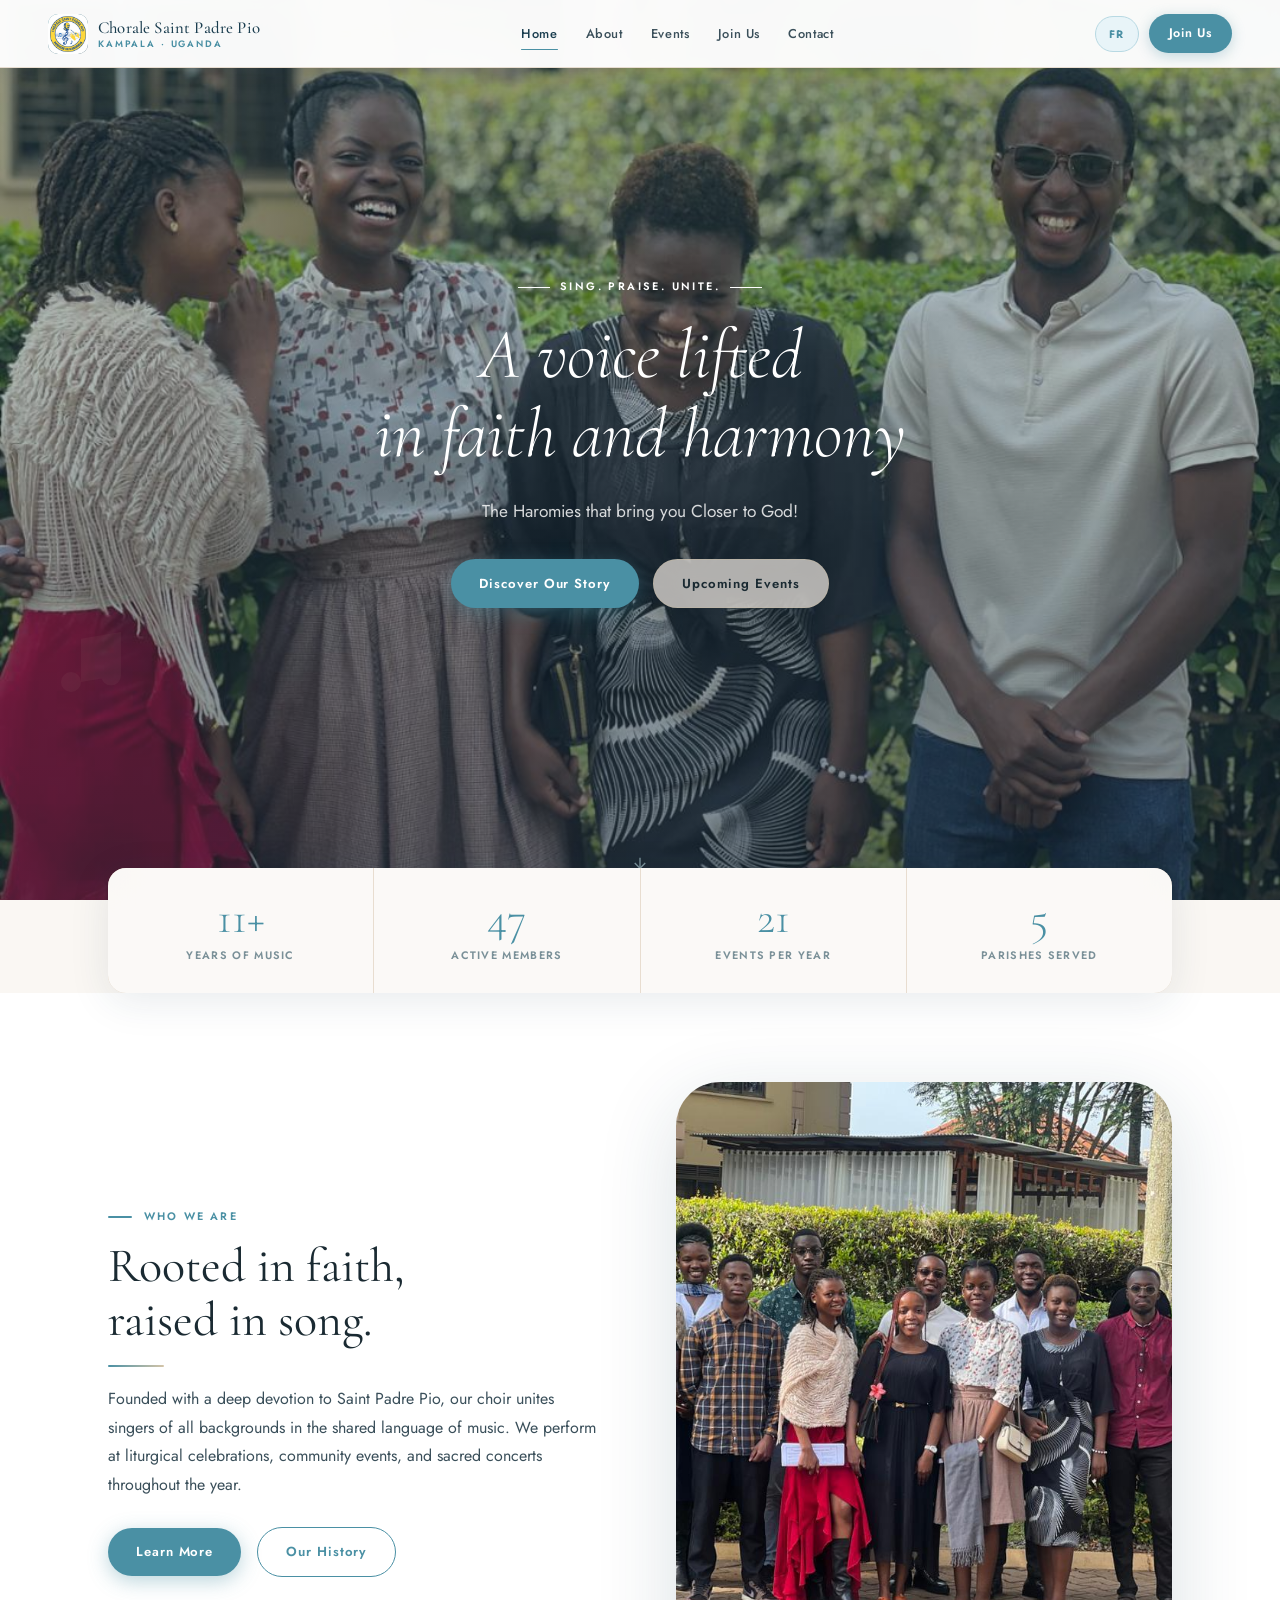
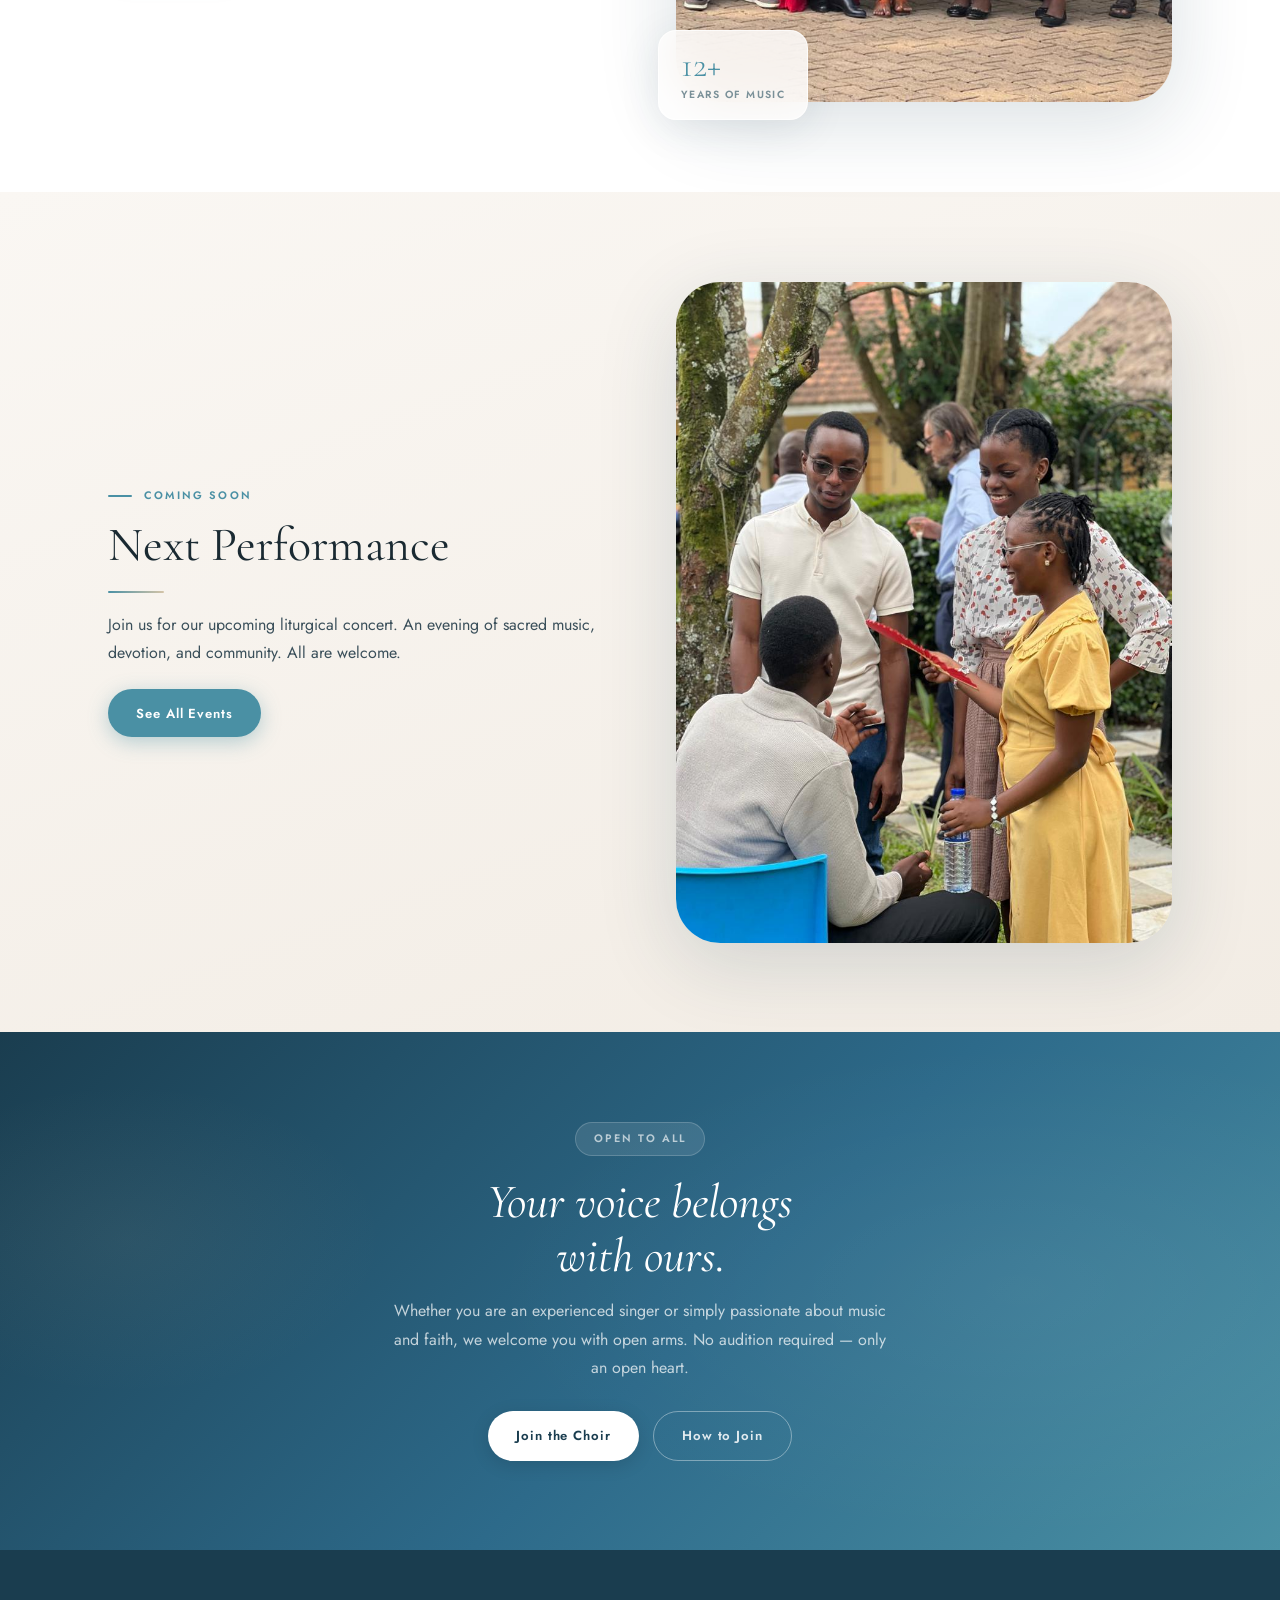
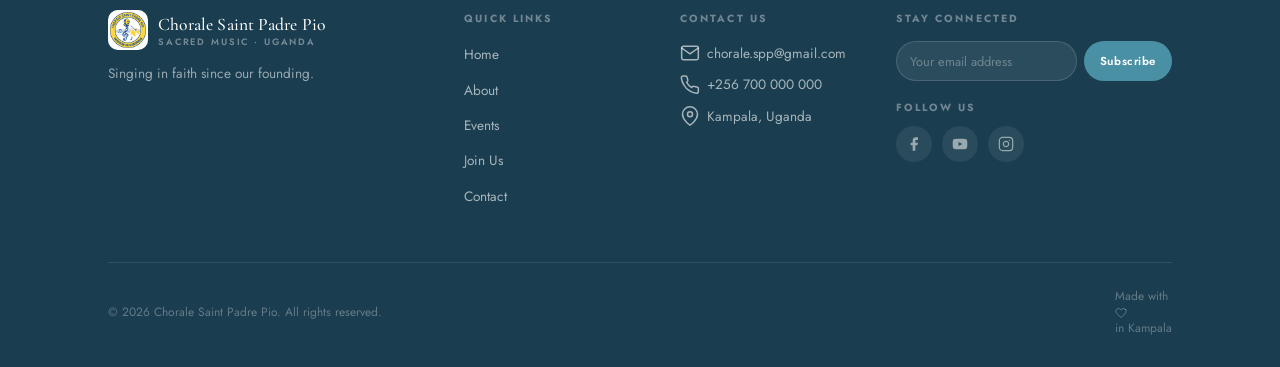
==== commit 2692c5d7: "Update index.html" ====
--- a/index.html
+++ b/index.html
@@ -3,23 +3,18 @@
 <head>
   <meta charset="UTF-8">
   <meta name="viewport" content="width=device-width, initial-scale=1.0, viewport-fit=cover">
-  <meta name="description" content="Chorale Saint Padre Pio — Sacred music choir in Kampala, Uganda. Singing in faith and harmony.">
+  <meta name="description" content="Chorale Saint Padre Pio: Sacred music choir in Kampala, Uganda.">
   <meta property="og:title" content="Chorale Saint Padre Pio">
-  <meta property="og:description" content="A voice lifted in faith and harmony — sacred choir from Kampala, Uganda.">
   <meta name="theme-color" content="#ffffff">
   <title>Chorale Saint Padre Pio</title>
   <link rel="stylesheet" href="css/style.css">
-  <link rel="icon" href="images/favicon.png" onerror="this.href='data:image/svg+xml,<svg xmlns=\'http://www.w3.org/2000/svg\' viewBox=\'0 0 100 100\'><text y=\'.9em\' font-size=\'90\'>🎵</text></svg>'">
+  <link rel="icon" href="images/favicon.png">
 </head>
 <body>
-
   <div id="navbar-placeholder"></div>
 
-  <!-- ══════════════════════════════════════════
-       HERO — Centered, editorial, with photo bg
-  ══════════════════════════════════════════ -->
+  <!-- HERO -->
   <section class="hero" aria-label="Hero">
-    <!-- Background: shows photo if hero-bg.jpg exists, else gradient -->
     <div class="hero-img-bg" id="hero-bg-img" style="display:none;"></div>
     <div class="hero-img-overlay" id="hero-overlay" style="display:none;"></div>
     <div class="hero-fallback-bg" id="hero-fallback"></div>
@@ -28,8 +23,6 @@
       <div class="shape shape-2"></div>
       <div class="shape shape-3"></div>
     </div>
-
-    <!-- Musical note watermarks -->
     <svg style="position:absolute;right:6%;top:18%;opacity:0.05;pointer-events:none;" width="120" height="120" viewBox="0 0 24 24" fill="var(--blue-primary)" stroke="none"><path d="M9 18V5l12-2v13"/><circle cx="6" cy="18" r="3"/><circle cx="18" cy="16" r="3"/></svg>
     <svg style="position:absolute;left:4%;bottom:22%;opacity:0.05;pointer-events:none;" width="80" height="80" viewBox="0 0 24 24" fill="var(--beige-warm)" stroke="none"><path d="M9 18V5l12-2v13"/><circle cx="6" cy="18" r="3"/><circle cx="18" cy="16" r="3"/></svg>
 
@@ -46,47 +39,39 @@
         <a href="events.html" class="btn btn-ghost" data-i18n="hero_cta_secondary"></a>
       </div>
     </div>
-
-    <!-- Scroll indicator -->
     <div class="hero-scroll" aria-hidden="true">
       <svg width="18" height="18" viewBox="0 0 24 24" fill="none" stroke="currentColor" stroke-width="1.8"><line x1="12" y1="5" x2="12" y2="19"/><polyline points="19 12 12 19 5 12"/></svg>
     </div>
   </section>
 
-  <!-- ══════════════════════════════════════════
-       STATS BAR
-  ══════════════════════════════════════════ -->
+  <!-- STATS BAR -->
   <div class="container" style="margin-top:-32px;position:relative;z-index:10;">
     <div class="stats-bar reveal">
       <div class="stat-item">
-        <span class="stat-number" data-target="12" data-suffix="+">0</span>
+        <span class="stat-number" data-stat="stat_years" data-target="12" data-suffix="+">12+</span>
         <span class="stat-label" data-i18n="stat_years"></span>
       </div>
       <div class="stat-item">
-        <span class="stat-number" data-target="52">0</span>
+        <span class="stat-number" data-stat="stat_members" data-target="52">52</span>
         <span class="stat-label" data-i18n="stat_members"></span>
       </div>
       <div class="stat-item">
-        <span class="stat-number" data-target="24">0</span>
+        <span class="stat-number" data-stat="stat_events" data-target="24">24</span>
         <span class="stat-label" data-i18n="stat_events"></span>
       </div>
       <div class="stat-item">
-        <span class="stat-number" data-target="6">0</span>
+        <span class="stat-number" data-stat="stat_parishes" data-target="6">6</span>
         <span class="stat-label" data-i18n="stat_parishes"></span>
       </div>
     </div>
   </div>
 
-  <!-- ══════════════════════════════════════════
-       ABOUT TEASER — white bg
-  ══════════════════════════════════════════ -->
+  <!-- ABOUT TEASER -->
   <section class="bg-white">
     <div class="container">
       <div class="split">
         <div class="split-text">
-          <div class="section-label left reveal">
-            <span class="label" data-i18n="about_label"></span>
-          </div>
+          <div class="section-label left reveal"><span class="label" data-i18n="about_label"></span></div>
           <h2 class="reveal reveal-delay-1" data-i18n="about_heading"></h2>
           <div class="deco-line left reveal reveal-delay-1"></div>
           <p class="reveal reveal-delay-2" data-i18n="about_body"></p>
@@ -96,20 +81,17 @@
           </div>
         </div>
         <div class="reveal reveal-delay-2" style="position:relative;">
-          <!-- Real photo slot -->
           <div class="photo-panel" style="aspect-ratio:4/5;">
-            <img src="images/about-choir.jpg" alt="Chorale Saint Padre Pio choir"
+            <img src="images/about-choir.jpg" alt="Chorale Saint Padre Pio"
               style="width:100%;height:100%;object-fit:cover;"
               onerror="this.parentElement.style.display='none';this.parentElement.nextElementSibling.style.display='flex';">
           </div>
-          <!-- Placeholder shown when no image -->
           <div class="photo-panel-placeholder" style="display:none;aspect-ratio:4/5;">
             <svg width="48" height="48" viewBox="0 0 24 24" fill="none" stroke="var(--beige-dark)" stroke-width="1.2"><path d="M9 18V5l12-2v13"/><circle cx="6" cy="18" r="3"/><circle cx="18" cy="16" r="3"/></svg>
-            <p>Add <strong>images/about-choir.jpg</strong><br>to show your choir photo here</p>
+            <p>Add <strong>images/about-choir.jpg</strong></p>
           </div>
-          <!-- Floating badge -->
           <div class="photo-badge" style="bottom:-18px;left:-18px;">
-            <span class="photo-badge-number" data-target="12" data-suffix="+">12+</span>
+            <span class="photo-badge-number">12+</span>
             <span class="photo-badge-label" data-i18n="stat_years"></span>
           </div>
         </div>
@@ -117,9 +99,7 @@
     </div>
   </section>
 
-  <!-- ══════════════════════════════════════════
-       EVENTS TEASER — beige bg
-  ══════════════════════════════════════════ -->
+  <!-- EVENTS TEASER -->
   <section class="bg-gradient-beige">
     <div class="container">
       <div class="split">
@@ -131,41 +111,15 @@
           </div>
           <div class="photo-panel-placeholder" style="display:none;aspect-ratio:3/4;">
             <svg width="48" height="48" viewBox="0 0 24 24" fill="none" stroke="var(--beige-dark)" stroke-width="1.2"><rect x="3" y="4" width="18" height="18" rx="2"/><line x1="16" y1="2" x2="16" y2="6"/><line x1="8" y1="2" x2="8" y2="6"/><line x1="3" y1="10" x2="21" y2="10"/></svg>
-            <p>Add <strong>images/events-stage.jpg</strong><br>to show a performance photo</p>
-          </div>
-          <div class="photo-badge" style="top:-16px;right:-16px;">
-            <span class="photo-badge-number" data-target="24">24</span>
-            <span class="photo-badge-label" data-i18n="stat_events"></span>
+            <p>Add <strong>images/events-stage.jpg</strong></p>
           </div>
         </div>
         <div class="split-text" style="order:1;">
-          <div class="section-label left reveal">
-            <span class="label" data-i18n="events_label"></span>
-          </div>
+          <div class="section-label left reveal"><span class="label" data-i18n="events_label"></span></div>
           <h2 class="reveal reveal-delay-1" data-i18n="events_heading"></h2>
           <div class="deco-line left reveal reveal-delay-1"></div>
-
-          <!-- Teaser event card -->
-          <div class="event-card reveal reveal-delay-2" style="margin:20px 0;">
-            <div class="event-date-block">
-              <span class="day">15</span>
-              <span class="month">Aug</span>
-            </div>
-            <div class="event-info">
-              <h3>Concert de l'Assomption</h3>
-              <div class="event-meta">
-                <span class="event-meta-item">
-                  <svg width="14" height="14" viewBox="0 0 24 24" fill="none" stroke="currentColor" stroke-width="2"><circle cx="12" cy="12" r="10"/><polyline points="12 6 12 12 16 14"/></svg>
-                  6:00 PM
-                </span>
-                <span class="event-meta-item">
-                  <svg width="14" height="14" viewBox="0 0 24 24" fill="none" stroke="currentColor" stroke-width="2"><path d="M21 10c0 7-9 13-9 13s-9-6-9-13a9 9 0 0 1 18 0z"/><circle cx="12" cy="10" r="3"/></svg>
-                  Cathédrale Rubaga
-                </span>
-              </div>
-            </div>
-          </div>
-
+          <!-- Dynamic first event from content.js -->
+          <div id="homepage-event-teaser" class="reveal reveal-delay-2"></div>
           <p class="reveal reveal-delay-2" data-i18n="events_body"></p>
           <div style="margin-top:22px;" class="reveal reveal-delay-3">
             <a href="events.html" class="btn btn-primary" data-i18n="events_cta"></a>
@@ -175,9 +129,7 @@
     </div>
   </section>
 
-  <!-- ══════════════════════════════════════════
-       JOIN CTA BAND
-  ══════════════════════════════════════════ -->
+  <!-- JOIN CTA -->
   <section class="cta-band">
     <div class="container">
       <div style="display:inline-flex;align-items:center;gap:8px;background:rgba(255,255,255,0.1);border:1px solid rgba(255,255,255,0.18);border-radius:100px;padding:7px 18px;margin-bottom:20px;" class="reveal">
@@ -193,12 +145,11 @@
   </section>
 
   <div id="footer-placeholder"></div>
-
   <script src="js/translations.js"></script>
+  <script src="js/content.js"></script>
   <script src="js/components.js"></script>
   <script src="js/main.js"></script>
   <script>
-    // Hero: try loading image, switch to photo mode if found
     (function(){
       var img = new Image();
       img.onload = function(){
--- a/css/style.css
+++ b/css/style.css
@@ -1,9 +1,9 @@
 /* =========================================
-   CHORALE SAINT PADRE PIO — Design System
+   CHORALE SAINT PADRE PIO — Design System v2
    Liquid Glass · Blue & Beige · Premium
    ========================================= */
 
-@import url('https://fonts.googleapis.com/css2?family=Cormorant+Garamond:ital,wght@0,300;0,400;0,500;0,600;1,300;1,400&family=Jost:wght@300;400;500;600&display=swap');
+@import url('https://fonts.googleapis.com/css2?family=Cormorant+Garamond:ital,wght@0,300;0,400;0,500;0,600;1,300;1,400;1,600&family=Jost:wght@300;400;500;600&display=swap');
 
 :root {
   /* Core Palette */
@@ -14,37 +14,40 @@
   --blue-pale:    #b8d9e3;
   --blue-ghost:   #e8f4f8;
 
-  --beige-dark:   #c4b49a;
-  --beige-mid:    #d4c5ad;
-  --beige-light:  #ede4d6;
-  --beige-pale:   #f7f3ee;
-  --beige-ghost:  #fdfbf8;
+  --beige-dark:   #b0a090;
+  --beige-mid:    #c8b89a;
+  --beige-warm:   #d4c4a8;
+  --beige-light:  #e8ddd0;
+  --beige-pale:   #f2ece4;
+  --beige-ghost:  #faf7f3;
 
   --white:        #ffffff;
   --ink:          #1a2a32;
   --ink-soft:     #3a4f5a;
-  --ink-muted:    #6a8490;
+  --ink-muted:    #7a9098;
 
   /* Glass */
-  --glass-bg:          rgba(255, 255, 255, 0.55);
-  --glass-bg-strong:   rgba(255, 255, 255, 0.75);
-  --glass-bg-blue:     rgba(74, 144, 164, 0.12);
-  --glass-border:      rgba(255, 255, 255, 0.7);
-  --glass-border-blue: rgba(74, 144, 164, 0.25);
-  --glass-shadow:      0 8px 40px rgba(26, 61, 79, 0.12);
-  --glass-shadow-lg:   0 20px 80px rgba(26, 61, 79, 0.18);
+  --glass-bg:          rgba(255, 255, 255, 0.60);
+  --glass-bg-strong:   rgba(255, 255, 255, 0.82);
+  --glass-bg-beige:    rgba(242, 236, 228, 0.70);
+  --glass-bg-blue:     rgba(74, 144, 164, 0.10);
+  --glass-border:      rgba(255, 255, 255, 0.75);
+  --glass-border-blue: rgba(74, 144, 164, 0.22);
+  --glass-border-beige:rgba(200, 184, 154, 0.35);
+  --glass-shadow:      0 8px 40px rgba(26, 61, 79, 0.10);
+  --glass-shadow-lg:   0 20px 80px rgba(26, 61, 79, 0.16);
 
   /* Typography */
   --font-display: 'Cormorant Garamond', Georgia, serif;
   --font-body:    'Jost', sans-serif;
 
   /* Spacing */
-  --section-pad: clamp(64px, 8vw, 120px);
+  --section-pad: clamp(56px, 7vw, 108px);
   --container:   1160px;
-  --radius-sm:   12px;
-  --radius-md:   20px;
-  --radius-lg:   32px;
-  --radius-xl:   48px;
+  --radius-sm:   10px;
+  --radius-md:   18px;
+  --radius-lg:   28px;
+  --radius-xl:   44px;
 
   /* Transitions */
   --ease: cubic-bezier(0.25, 0.46, 0.45, 0.94);
@@ -53,9 +56,7 @@
 
 /* ── Reset ── */
 *, *::before, *::after { box-sizing: border-box; margin: 0; padding: 0; }
-
-html { scroll-behavior: smooth; font-size: 16px; }
-
+html { scroll-behavior: smooth; font-size: 16px; -webkit-text-size-adjust: 100%; }
 body {
   font-family: var(--font-body);
   background: var(--beige-ghost);
@@ -63,31 +64,32 @@
   line-height: 1.65;
   overflow-x: hidden;
   -webkit-font-smoothing: antialiased;
-}
-
-img { display: block; max-width: 100%; }
+  -moz-osx-font-smoothing: grayscale;
+}
+img { display: block; max-width: 100%; height: auto; }
 a { color: inherit; text-decoration: none; }
 button { cursor: pointer; border: none; background: none; font-family: inherit; }
 ul { list-style: none; }
+svg { display: block; flex-shrink: 0; }
 
 /* ── Typography ── */
 h1, h2, h3, h4 {
   font-family: var(--font-display);
-  line-height: 1.15;
+  line-height: 1.12;
   font-weight: 400;
 }
-h1 { font-size: clamp(2.8rem, 6vw, 5rem); }
-h2 { font-size: clamp(2rem, 4vw, 3.2rem); }
-h3 { font-size: clamp(1.4rem, 2.5vw, 2rem); }
-h4 { font-size: 1.2rem; font-weight: 500; }
-
-p { font-size: 1rem; color: var(--ink-soft); line-height: 1.75; }
+h1 { font-size: clamp(2.6rem, 5.5vw, 4.8rem); }
+h2 { font-size: clamp(1.9rem, 3.8vw, 3rem); }
+h3 { font-size: clamp(1.3rem, 2.2vw, 1.85rem); }
+h4 { font-size: 1.1rem; font-weight: 500; font-family: var(--font-body); }
+
+p { font-size: 1rem; color: var(--ink-soft); line-height: 1.78; }
 
 .label {
   font-family: var(--font-body);
-  font-size: 0.72rem;
+  font-size: 0.68rem;
   font-weight: 600;
-  letter-spacing: 0.18em;
+  letter-spacing: 0.2em;
   text-transform: uppercase;
   color: var(--blue-primary);
 }
@@ -96,9 +98,8 @@
 .container {
   max-width: var(--container);
   margin: 0 auto;
-  padding: 0 clamp(20px, 4vw, 48px);
-}
-
+  padding: 0 clamp(18px, 5vw, 48px);
+}
 section { padding: var(--section-pad) 0; }
 
 /* ── Glass Utility ── */
@@ -110,97 +111,122 @@
   box-shadow: var(--glass-shadow);
 }
 
-.glass-blue {
-  background: var(--glass-bg-blue);
-  backdrop-filter: blur(20px) saturate(1.6);
-  -webkit-backdrop-filter: blur(20px) saturate(1.6);
-  border: 1px solid var(--glass-border-blue);
-}
-
-/* ── Navbar ── */
+/* ══════════════════════════════════════
+   NAVBAR — Always white/light
+══════════════════════════════════════ */
 .navbar {
   position: fixed;
   top: 0; left: 0; right: 0;
   z-index: 1000;
-  padding: 0 clamp(20px, 4vw, 48px);
-  height: 72px;
+  padding: 0 clamp(16px, 4vw, 48px);
+  height: 68px;
   display: flex;
   align-items: center;
   justify-content: space-between;
-  transition: all 0.4s var(--ease);
-}
-
+  background: rgba(255, 255, 255, 0.97);
+  backdrop-filter: blur(20px) saturate(1.6);
+  -webkit-backdrop-filter: blur(20px) saturate(1.6);
+  border-bottom: 1px solid var(--beige-light);
+  box-shadow: 0 2px 20px rgba(26, 61, 79, 0.07);
+  transition: box-shadow 0.3s var(--ease);
+}
 .navbar.scrolled {
-  background: rgba(253, 251, 248, 0.88);
-  backdrop-filter: blur(20px) saturate(1.8);
-  -webkit-backdrop-filter: blur(20px) saturate(1.8);
-  border-bottom: 1px solid rgba(74, 144, 164, 0.15);
-  box-shadow: 0 4px 24px rgba(26, 61, 79, 0.08);
-}
-
+  box-shadow: 0 4px 32px rgba(26, 61, 79, 0.12);
+}
+
+/* Logo */
 .nav-logo {
   display: flex;
-  flex-direction: column;
-  gap: 1px;
-}
+  align-items: center;
+  gap: 10px;
+  text-decoration: none;
+}
+.nav-logo-icon {
+  width: 40px; height: 40px;
+  border-radius: 10px;
+  overflow: hidden;
+  flex-shrink: 0;
+  background: linear-gradient(135deg, var(--blue-primary), var(--blue-deep));
+  display: flex;
+  align-items: center;
+  justify-content: center;
+}
+.nav-logo-icon img {
+  width: 100%; height: 100%;
+  object-fit: contain;
+}
+.nav-logo-icon svg { color: white; }
+.nav-logo-text { display: flex; flex-direction: column; gap: 1px; }
 .nav-logo-name {
   font-family: var(--font-display);
-  font-size: 1.15rem;
+  font-size: 1.05rem;
   font-weight: 500;
   color: var(--blue-deep);
-  letter-spacing: 0.02em;
+  letter-spacing: 0.01em;
+  line-height: 1.2;
 }
 .nav-logo-sub {
-  font-size: 0.6rem;
+  font-size: 0.58rem;
   font-weight: 600;
   letter-spacing: 0.2em;
   text-transform: uppercase;
   color: var(--blue-primary);
-}
-
+  line-height: 1;
+}
+
+/* Nav links */
 .nav-links {
   display: flex;
   align-items: center;
-  gap: 2.5rem;
-}
-
+  gap: 0;
+  padding: 0;
+}
+.nav-links li { list-style: none; }
 .nav-links a {
-  font-size: 0.82rem;
+  display: block;
+  padding: 8px 14px;
+  font-size: 0.8rem;
   font-weight: 500;
-  letter-spacing: 0.06em;
+  letter-spacing: 0.05em;
   color: var(--ink-soft);
   position: relative;
-  transition: color 0.3s;
+  transition: color 0.25s;
+  white-space: nowrap;
 }
 .nav-links a::after {
   content: '';
   position: absolute;
-  bottom: -3px; left: 0; right: 0;
-  height: 1px;
+  bottom: 2px; left: 14px; right: 14px;
+  height: 1.5px;
   background: var(--blue-primary);
   transform: scaleX(0);
   transform-origin: left;
-  transition: transform 0.3s var(--ease);
-}
-.nav-links a:hover, .nav-links a.active { color: var(--blue-primary); }
+  transition: transform 0.28s var(--ease);
+  border-radius: 2px;
+}
+.nav-links a:hover, .nav-links a.active { color: var(--blue-deep); }
 .nav-links a:hover::after, .nav-links a.active::after { transform: scaleX(1); }
 
+/* Nav actions */
 .nav-actions {
   display: flex;
   align-items: center;
-  gap: 1rem;
+  gap: 10px;
 }
 
 #lang-toggle {
-  font-size: 0.72rem;
+  font-size: 0.68rem;
   font-weight: 700;
-  letter-spacing: 0.12em;
+  letter-spacing: 0.14em;
   color: var(--blue-primary);
-  border: 1px solid var(--blue-pale);
-  padding: 6px 14px;
+  border: 1.5px solid var(--blue-pale);
+  padding: 6px 13px;
   border-radius: 100px;
-  transition: all 0.3s;
-  background: rgba(184, 217, 227, 0.15);
+  transition: all 0.25s;
+  background: var(--blue-ghost);
+  cursor: pointer;
+  min-width: 44px;
+  min-height: 36px;
 }
 #lang-toggle:hover {
   background: var(--blue-primary);
@@ -209,62 +235,105 @@
 }
 
 .nav-cta {
+  display: inline-flex;
+  align-items: center;
+  gap: 6px;
   background: var(--blue-primary);
   color: white !important;
-  padding: 10px 24px;
+  padding: 9px 20px;
   border-radius: 100px;
-  font-size: 0.8rem !important;
+  font-size: 0.78rem !important;
   font-weight: 600 !important;
-  letter-spacing: 0.08em;
-  transition: all 0.3s var(--ease);
-  box-shadow: 0 4px 16px rgba(74, 144, 164, 0.35);
+  letter-spacing: 0.06em;
+  transition: all 0.28s var(--ease);
+  box-shadow: 0 3px 14px rgba(74, 144, 164, 0.32);
+  white-space: nowrap;
 }
 .nav-cta:hover {
   background: var(--blue-deep);
   transform: translateY(-1px);
-  box-shadow: 0 8px 24px rgba(26, 61, 79, 0.3);
+  box-shadow: 0 6px 20px rgba(26, 61, 79, 0.28);
 }
 .nav-cta::after { display: none !important; }
 
+/* Hamburger */
 .hamburger {
   display: none;
   flex-direction: column;
   gap: 5px;
-  padding: 8px;
+  padding: 10px 8px;
+  cursor: pointer;
+  min-width: 44px;
+  min-height: 44px;
+  align-items: center;
+  justify-content: center;
 }
 .hamburger span {
-  display: block; width: 24px; height: 2px;
+  display: block; width: 22px; height: 2px;
   background: var(--ink);
-  transition: all 0.3s;
+  transition: all 0.3s var(--ease);
   border-radius: 2px;
+}
+.hamburger.open span:nth-child(1) { transform: rotate(45deg) translate(5px, 5px); }
+.hamburger.open span:nth-child(2) { opacity: 0; transform: scaleX(0); }
+.hamburger.open span:nth-child(3) { transform: rotate(-45deg) translate(5px, -5px); }
+
+/* Mobile nav drawer */
+@media (max-width: 840px) {
+  .nav-links {
+    display: none;
+    position: fixed;
+    top: 68px; left: 0; right: 0; bottom: 0;
+    background: rgba(255,255,255,0.98);
+    backdrop-filter: blur(20px);
+    flex-direction: column;
+    align-items: flex-start;
+    padding: 24px 24px;
+    gap: 0;
+    overflow-y: auto;
+    z-index: 999;
+    border-top: 1px solid var(--beige-light);
+  }
+  .nav-links.open { display: flex; }
+  .nav-links a {
+    font-size: 1.2rem;
+    padding: 14px 8px;
+    width: 100%;
+    border-bottom: 1px solid var(--beige-light);
+  }
+  .nav-links a::after { display: none; }
+  .hamburger { display: flex; }
+  .nav-cta { display: none; }
+  #lang-toggle { min-width: 44px; min-height: 36px; }
 }
 
 /* ── Buttons ── */
 .btn {
   display: inline-flex;
   align-items: center;
+  justify-content: center;
   gap: 8px;
-  padding: 14px 32px;
+  padding: 13px 28px;
   border-radius: 100px;
   font-family: var(--font-body);
   font-size: 0.82rem;
   font-weight: 600;
-  letter-spacing: 0.08em;
-  transition: all 0.3s var(--ease);
+  letter-spacing: 0.07em;
+  transition: all 0.28s var(--ease);
   cursor: pointer;
-}
-
+  min-height: 48px;
+  white-space: nowrap;
+}
 .btn-primary {
   background: var(--blue-primary);
   color: white;
-  box-shadow: 0 6px 24px rgba(74, 144, 164, 0.4);
+  box-shadow: 0 5px 20px rgba(74, 144, 164, 0.38);
 }
 .btn-primary:hover {
   background: var(--blue-deep);
   transform: translateY(-2px);
-  box-shadow: 0 12px 32px rgba(26, 61, 79, 0.3);
-}
-
+  box-shadow: 0 10px 28px rgba(26, 61, 79, 0.28);
+}
 .btn-outline {
   background: transparent;
   color: var(--blue-primary);
@@ -275,139 +344,365 @@
   color: white;
   transform: translateY(-2px);
 }
-
+.btn-beige {
+  background: var(--beige-warm);
+  color: var(--ink);
+  box-shadow: 0 4px 16px rgba(200, 184, 154, 0.4);
+}
+.btn-beige:hover {
+  background: var(--beige-mid);
+  transform: translateY(-2px);
+}
 .btn-ghost {
-  background: var(--glass-bg);
+  background: var(--glass-bg-beige);
   color: var(--ink);
-  border: 1px solid var(--glass-border);
+  border: 1px solid var(--glass-border-beige);
   backdrop-filter: blur(12px);
 }
 .btn-ghost:hover {
-  background: var(--glass-bg-strong);
+  background: rgba(255,255,255,0.9);
   transform: translateY(-2px);
   box-shadow: var(--glass-shadow);
 }
-
 .btn-white {
   background: white;
   color: var(--blue-deep);
-  box-shadow: 0 4px 20px rgba(0,0,0,0.12);
+  box-shadow: 0 4px 18px rgba(0,0,0,0.13);
 }
 .btn-white:hover {
   transform: translateY(-2px);
-  box-shadow: 0 10px 30px rgba(0,0,0,0.18);
-}
-
-/* ── Hero Sections ── */
+  box-shadow: 0 10px 28px rgba(0,0,0,0.18);
+}
+
+/* ══════════════════════════════════════
+   HERO — Centered editorial style
+══════════════════════════════════════ */
 .hero {
-  min-height: 100vh;
-  display: flex;
-  align-items: center;
+  min-height: 100svh;
+  display: flex;
+  align-items: center;
+  justify-content: center;
   position: relative;
   overflow: hidden;
-}
-
-.hero-bg {
+  padding-top: 68px;
+  text-align: center;
+}
+
+/* Hero with real background image */
+.hero-img-bg {
+  position: absolute;
+  inset: 0;
+  background-image: url('../images/hero-bg.jpg');
+  background-size: cover;
+  background-position: center;
+  background-repeat: no-repeat;
+}
+/* Gradient overlay on top of photo */
+.hero-img-overlay {
+  position: absolute;
+  inset: 0;
+  background: linear-gradient(
+    180deg,
+    rgba(26, 61, 79, 0.45) 0%,
+    rgba(26, 61, 79, 0.35) 40%,
+    rgba(26, 45, 60, 0.60) 100%
+  );
+}
+/* Fallback gradient when no photo yet */
+.hero-fallback-bg {
   position: absolute;
   inset: 0;
   background:
-    radial-gradient(ellipse 80% 60% at 70% 40%, rgba(74, 144, 164, 0.18) 0%, transparent 60%),
-    radial-gradient(ellipse 50% 70% at 10% 80%, rgba(184, 217, 227, 0.2) 0%, transparent 50%),
-    linear-gradient(160deg, var(--beige-ghost) 0%, var(--blue-ghost) 50%, var(--beige-pale) 100%);
-}
-
-.hero-shapes {
-  position: absolute;
-  inset: 0;
-  pointer-events: none;
-  overflow: hidden;
-}
-
+    radial-gradient(ellipse 80% 70% at 60% 30%, rgba(74,144,164,0.22) 0%, transparent 60%),
+    radial-gradient(ellipse 50% 60% at 20% 80%, rgba(200,184,154,0.25) 0%, transparent 55%),
+    linear-gradient(160deg, var(--beige-ghost) 0%, var(--blue-ghost) 45%, var(--beige-pale) 100%);
+}
+/* Animated ambient shapes */
+.hero-shapes { position: absolute; inset: 0; pointer-events: none; overflow: hidden; }
 .shape {
-  position: absolute;
-  border-radius: 50%;
-  filter: blur(40px);
-  opacity: 0.35;
+  position: absolute; border-radius: 50%;
+  filter: blur(48px); opacity: 0.3;
 }
 .shape-1 {
-  width: 500px; height: 500px;
-  background: radial-gradient(circle, var(--blue-light) 0%, transparent 70%);
-  top: -100px; right: -100px;
-  animation: float1 8s ease-in-out infinite;
+  width: clamp(280px,40vw,520px); height: clamp(280px,40vw,520px);
+  background: radial-gradient(circle, var(--blue-light), transparent 70%);
+  top: -80px; right: -80px;
+  animation: floatA 9s ease-in-out infinite;
 }
 .shape-2 {
-  width: 300px; height: 300px;
-  background: radial-gradient(circle, var(--beige-mid) 0%, transparent 70%);
-  bottom: 100px; left: -80px;
-  animation: float2 10s ease-in-out infinite;
+  width: clamp(200px,30vw,360px); height: clamp(200px,30vw,360px);
+  background: radial-gradient(circle, var(--beige-warm), transparent 70%);
+  bottom: 80px; left: -60px;
+  animation: floatB 11s ease-in-out infinite;
 }
 .shape-3 {
-  width: 200px; height: 200px;
-  background: radial-gradient(circle, var(--blue-primary) 0%, transparent 70%);
-  top: 50%; right: 30%;
-  animation: float1 6s ease-in-out infinite reverse;
-}
-
-@keyframes float1 {
-  0%, 100% { transform: translateY(0) scale(1); }
-  50% { transform: translateY(-30px) scale(1.05); }
-}
-@keyframes float2 {
-  0%, 100% { transform: translateY(0) scale(1); }
-  50% { transform: translateY(20px) scale(0.95); }
-}
-
+  width: clamp(120px,18vw,240px); height: clamp(120px,18vw,240px);
+  background: radial-gradient(circle, var(--blue-primary), transparent 70%);
+  top: 45%; left: 45%;
+  animation: floatA 7s ease-in-out infinite reverse;
+}
+@keyframes floatA {
+  0%,100% { transform: translateY(0) scale(1); }
+  50% { transform: translateY(-28px) scale(1.06); }
+}
+@keyframes floatB {
+  0%,100% { transform: translateY(0) scale(1); }
+  50% { transform: translateY(22px) scale(0.94); }
+}
+
+/* Hero content — centered */
 .hero-content {
   position: relative;
   z-index: 2;
-}
-
-/* Page hero (non-homepage) */
+  max-width: 800px;
+  margin: 0 auto;
+  padding: 0 clamp(18px, 5vw, 48px);
+}
+/* When on photo background, text is white */
+.hero-content.on-photo h1,
+.hero-content.on-photo .hero-tagline { color: white; }
+.hero-content.on-photo p { color: rgba(255,255,255,0.82); }
+/* Default (no photo) */
+.hero-content h1 { color: var(--blue-deep); }
+
+.hero-tagline {
+  display: inline-flex;
+  align-items: center;
+  gap: 10px;
+  font-size: 0.68rem;
+  font-weight: 600;
+  letter-spacing: 0.22em;
+  text-transform: uppercase;
+  color: var(--blue-primary);
+  margin-bottom: 20px;
+}
+.hero-tagline-line {
+  display: block;
+  width: 32px; height: 1px;
+  background: currentColor;
+}
+
+.hero-content h1 {
+  font-style: italic;
+  font-weight: 300;
+  margin-bottom: 22px;
+}
+.hero-content h1 em { font-style: normal; font-weight: 600; color: var(--blue-primary); }
+.hero-content.on-photo h1 em { color: var(--beige-light); }
+
+.hero-content p {
+  font-size: clamp(0.95rem, 1.6vw, 1.08rem);
+  max-width: 560px;
+  margin: 0 auto 32px;
+}
+.hero-ctas {
+  display: flex;
+  gap: 14px;
+  flex-wrap: wrap;
+  justify-content: center;
+}
+.hero-scroll {
+  position: absolute;
+  bottom: 28px;
+  left: 50%;
+  transform: translateX(-50%);
+  display: flex;
+  flex-direction: column;
+  align-items: center;
+  gap: 6px;
+  color: var(--ink-muted);
+  font-size: 0.62rem;
+  letter-spacing: 0.15em;
+  text-transform: uppercase;
+  z-index: 2;
+  animation: scrollBounce 2s ease-in-out infinite;
+}
+@keyframes scrollBounce {
+  0%,100% { transform: translateX(-50%) translateY(0); }
+  50% { transform: translateX(-50%) translateY(6px); }
+}
+
+/* ── Page heroes (inner pages) ── */
 .page-hero {
-  min-height: 52vh;
+  min-height: 48vh;
   display: flex;
   align-items: flex-end;
-  padding-bottom: 64px;
+  padding-bottom: 56px;
   position: relative;
   overflow: hidden;
-  margin-top: 72px;
-}
-
-.page-hero-bg {
+  margin-top: 68px;
+}
+.page-hero-img {
   position: absolute;
   inset: 0;
-  background: linear-gradient(135deg, var(--blue-deep) 0%, var(--blue-mid) 50%, var(--blue-primary) 100%);
-}
-
+  background-size: cover;
+  background-position: center;
+  background-repeat: no-repeat;
+}
 .page-hero-overlay {
   position: absolute;
   inset: 0;
-  background:
-    radial-gradient(ellipse 60% 80% at 80% 50%, rgba(255,255,255,0.06) 0%, transparent 60%),
-    radial-gradient(ellipse 40% 60% at 20% 80%, rgba(184, 217, 227, 0.08) 0%, transparent 50%);
-}
-
+  background: linear-gradient(
+    to bottom,
+    rgba(26,61,79,0.55) 0%,
+    rgba(26,45,60,0.72) 100%
+  );
+}
+.page-hero-fallback {
+  position: absolute;
+  inset: 0;
+  background: linear-gradient(135deg, var(--blue-deep) 0%, var(--blue-mid) 55%, var(--blue-primary) 100%);
+}
 .page-hero-content {
   position: relative;
   z-index: 2;
   color: white;
-}
-.page-hero-content .label { color: rgba(255,255,255,0.65); }
-.page-hero-content h1 { color: white; margin-top: 12px; }
-.page-hero-content p { color: rgba(255,255,255,0.75); max-width: 540px; margin-top: 16px; }
+  text-align: center;
+  width: 100%;
+}
+.page-hero-content .label { color: rgba(255,255,255,0.6); }
+.page-hero-content h1 { color: white; margin-top: 12px; font-style: italic; font-weight: 300; }
+.page-hero-content h1 em { font-style: normal; font-weight: 600; color: var(--beige-light); }
+.page-hero-content p { color: rgba(255,255,255,0.75); max-width: 540px; margin: 16px auto 0; font-size: 1rem; }
 
 /* ── Section Labels ── */
 .section-label {
   display: flex;
   align-items: center;
   gap: 12px;
-  margin-bottom: 16px;
+  margin-bottom: 14px;
+  justify-content: center;
 }
 .section-label::before {
   content: '';
   display: block;
-  width: 28px; height: 1.5px;
+  width: 24px; height: 1.5px;
   background: var(--blue-primary);
+  border-radius: 2px;
+}
+.section-label::after {
+  content: '';
+  display: block;
+  width: 24px; height: 1.5px;
+  background: var(--blue-primary);
+  border-radius: 2px;
+}
+/* Left-aligned variant */
+.section-label.left::after { display: none; }
+
+/* ── Deco line ── */
+.deco-line {
+  width: 56px; height: 2px;
+  background: linear-gradient(to right, var(--blue-primary), var(--beige-warm));
+  border-radius: 2px;
+  margin: 18px auto;
+}
+.deco-line.left { margin-left: 0; }
+
+/* ── Split layout ── */
+.split {
+  display: grid;
+  grid-template-columns: 1fr 1fr;
+  gap: clamp(36px, 6vw, 72px);
+  align-items: center;
+}
+.split-text { text-align: left; }
+.split-text .section-label { justify-content: flex-start; }
+.split-text .section-label::after { display: none; }
+.split-text .deco-line { margin-left: 0; }
+
+/* ── Photo panels ── */
+.photo-panel {
+  position: relative;
+  border-radius: var(--radius-xl);
+  overflow: hidden;
+  box-shadow: var(--glass-shadow-lg);
+}
+.photo-panel img {
+  width: 100%;
+  height: 100%;
+  object-fit: cover;
+  display: block;
+}
+.photo-panel-placeholder {
+  width: 100%;
+  aspect-ratio: 4/5;
+  background: linear-gradient(145deg, var(--blue-ghost), var(--beige-pale));
+  border: 2px dashed var(--beige-warm);
+  border-radius: var(--radius-xl);
+  display: flex;
+  flex-direction: column;
+  align-items: center;
+  justify-content: center;
+  gap: 10px;
+  color: var(--beige-dark);
+  text-align: center;
+  padding: 24px;
+}
+.photo-panel-placeholder p { font-size: 0.8rem; color: var(--beige-dark); }
+
+/* Floating info badge */
+.photo-badge {
+  position: absolute;
+  background: var(--glass-bg-strong);
+  backdrop-filter: blur(20px);
+  -webkit-backdrop-filter: blur(20px);
+  border: 1px solid var(--glass-border);
+  border-radius: var(--radius-md);
+  box-shadow: var(--glass-shadow);
+  padding: 16px 22px;
+}
+.photo-badge-number {
+  font-family: var(--font-display);
+  font-size: 2.2rem;
+  font-weight: 300;
+  color: var(--blue-primary);
+  line-height: 1;
+  display: block;
+}
+.photo-badge-label {
+  font-size: 0.65rem;
+  font-weight: 600;
+  letter-spacing: 0.14em;
+  text-transform: uppercase;
+  color: var(--ink-muted);
+  margin-top: 4px;
+  display: block;
+}
+
+/* ── Stats bar ── */
+.stats-bar {
+  display: grid;
+  grid-template-columns: repeat(4, 1fr);
+  gap: 1px;
+  background: var(--beige-light);
+  border-radius: var(--radius-md);
+  overflow: hidden;
+  box-shadow: var(--glass-shadow);
+}
+.stat-item {
+  background: var(--glass-bg-strong);
+  backdrop-filter: blur(20px);
+  -webkit-backdrop-filter: blur(20px);
+  padding: 28px 20px;
+  text-align: center;
+}
+.stat-number {
+  font-family: var(--font-display);
+  font-size: clamp(1.8rem, 3.5vw, 2.8rem);
+  font-weight: 300;
+  color: var(--blue-primary);
+  line-height: 1;
+  display: block;
+}
+.stat-label {
+  font-size: 0.68rem;
+  font-weight: 600;
+  letter-spacing: 0.12em;
+  text-transform: uppercase;
+  color: var(--ink-muted);
+  margin-top: 6px;
+  display: block;
 }
 
 /* ── Cards ── */
@@ -419,58 +714,14 @@
   border-radius: var(--radius-lg);
   box-shadow: var(--glass-shadow);
   overflow: hidden;
-  transition: transform 0.4s var(--ease), box-shadow 0.4s var(--ease);
+  transition: transform 0.35s var(--ease), box-shadow 0.35s var(--ease);
 }
 .card:hover {
-  transform: translateY(-6px);
+  transform: translateY(-5px);
   box-shadow: var(--glass-shadow-lg);
 }
 
-/* ── Split Sections ── */
-.split {
-  display: grid;
-  grid-template-columns: 1fr 1fr;
-  gap: clamp(40px, 6vw, 80px);
-  align-items: center;
-}
-.split.reverse { direction: rtl; }
-.split.reverse > * { direction: ltr; }
-
-/* ── Stats Bar ── */
-.stats-bar {
-  display: grid;
-  grid-template-columns: repeat(4, 1fr);
-  gap: 1px;
-  background: var(--glass-border-blue);
-  border-radius: var(--radius-md);
-  overflow: hidden;
-  box-shadow: var(--glass-shadow);
-}
-.stat-item {
-  background: var(--glass-bg-strong);
-  backdrop-filter: blur(20px);
-  padding: 32px 24px;
-  text-align: center;
-}
-.stat-number {
-  font-family: var(--font-display);
-  font-size: clamp(2rem, 4vw, 3rem);
-  font-weight: 300;
-  color: var(--blue-primary);
-  line-height: 1;
-  display: block;
-}
-.stat-label {
-  font-size: 0.75rem;
-  font-weight: 500;
-  letter-spacing: 0.1em;
-  text-transform: uppercase;
-  color: var(--ink-muted);
-  margin-top: 6px;
-  display: block;
-}
-
-/* ── Event Cards ── */
+/* ── Event cards ── */
 .event-card {
   background: var(--glass-bg-strong);
   backdrop-filter: blur(24px);
@@ -478,111 +729,127 @@
   border: 1px solid var(--glass-border);
   border-radius: var(--radius-lg);
   box-shadow: var(--glass-shadow);
-  padding: 32px;
+  padding: clamp(18px,3vw,30px);
   display: grid;
   grid-template-columns: auto 1fr auto;
-  gap: 24px;
-  align-items: center;
-  transition: all 0.35s var(--ease);
+  gap: 20px;
+  align-items: center;
+  transition: all 0.32s var(--ease);
 }
 .event-card:hover {
   transform: translateY(-4px);
   box-shadow: var(--glass-shadow-lg);
-  border-color: rgba(74, 144, 164, 0.3);
+  border-color: rgba(74,144,164,0.28);
 }
 .event-date-block {
   text-align: center;
   background: linear-gradient(135deg, var(--blue-primary), var(--blue-mid));
   border-radius: var(--radius-md);
-  padding: 16px 20px;
-  min-width: 72px;
+  padding: 14px 18px;
+  min-width: 66px;
   color: white;
+  flex-shrink: 0;
 }
 .event-date-block .day {
   font-family: var(--font-display);
-  font-size: 2rem;
+  font-size: 1.8rem;
   font-weight: 300;
   line-height: 1;
   display: block;
 }
 .event-date-block .month {
-  font-size: 0.65rem;
-  font-weight: 600;
+  font-size: 0.6rem;
+  font-weight: 700;
   letter-spacing: 0.15em;
   text-transform: uppercase;
-  opacity: 0.85;
-  display: block;
-}
-.event-info h3 { font-size: 1.25rem; color: var(--ink); }
-.event-info .event-meta {
-  display: flex;
-  gap: 16px;
-  margin-top: 8px;
+  opacity: 0.88;
+  display: block;
+  margin-top: 2px;
+}
+.event-info h3 { font-size: 1.1rem; color: var(--ink); }
+.event-meta {
+  display: flex;
+  gap: 14px;
+  margin-top: 7px;
   flex-wrap: wrap;
-}
-.event-meta span {
-  font-size: 0.8rem;
+  align-items: center;
+}
+.event-meta-item {
+  display: flex;
+  align-items: center;
+  gap: 5px;
+  font-size: 0.78rem;
   color: var(--ink-muted);
-  display: flex;
-  align-items: center;
-  gap: 6px;
-}
-
-/* ── Value Cards ── */
-.values-grid {
+}
+.category-badge {
+  display: inline-block;
+  padding: 3px 10px;
+  border-radius: 100px;
+  font-size: 0.62rem;
+  font-weight: 600;
+  letter-spacing: 0.1em;
+  text-transform: uppercase;
+  background: rgba(74,144,164,0.1);
+  color: var(--blue-primary);
+  margin-bottom: 6px;
+}
+
+/* ── Values / Perks grid ── */
+.values-grid, .perks-grid {
   display: grid;
   grid-template-columns: repeat(2, 1fr);
-  gap: 20px;
-}
-.value-card {
-  background: var(--glass-bg);
+  gap: 18px;
+}
+.value-card, .perk-card {
+  background: var(--glass-bg-beige);
   backdrop-filter: blur(20px);
   -webkit-backdrop-filter: blur(20px);
-  border: 1px solid var(--glass-border);
+  border: 1px solid var(--glass-border-beige);
   border-radius: var(--radius-md);
-  padding: 32px;
+  padding: 28px;
   box-shadow: var(--glass-shadow);
-  transition: all 0.35s var(--ease);
-}
-.value-card:hover {
+  transition: all 0.32s var(--ease);
+}
+.value-card:hover, .perk-card:hover {
   transform: translateY(-4px);
   background: var(--glass-bg-strong);
-  border-color: rgba(74, 144, 164, 0.25);
-}
-.value-icon {
-  width: 48px; height: 48px;
-  background: linear-gradient(135deg, var(--blue-pale), var(--blue-ghost));
+  border-color: rgba(74,144,164,0.22);
+  box-shadow: var(--glass-shadow-lg);
+}
+.value-icon, .perk-icon {
+  width: 46px; height: 46px;
+  background: linear-gradient(135deg, var(--beige-light), var(--beige-pale));
   border-radius: var(--radius-sm);
   display: flex;
   align-items: center;
   justify-content: center;
-  margin-bottom: 16px;
-  font-size: 1.3rem;
-}
-.value-card h4 { color: var(--ink); margin-bottom: 8px; }
-.value-card p { font-size: 0.9rem; }
+  margin-bottom: 14px;
+  color: var(--blue-primary);
+  border: 1px solid var(--glass-border-beige);
+}
+.value-card h4, .perk-card h4 { color: var(--ink); margin-bottom: 7px; }
+.value-card p, .perk-card p { font-size: 0.88rem; }
 
 /* ── Steps ── */
 .steps {
   display: grid;
   grid-template-columns: repeat(3, 1fr);
-  gap: 24px;
+  gap: 20px;
 }
 .step {
   text-align: center;
-  padding: 40px 24px;
-  background: var(--glass-bg);
+  padding: 36px 22px;
+  background: var(--glass-bg-strong);
   backdrop-filter: blur(20px);
   -webkit-backdrop-filter: blur(20px);
   border: 1px solid var(--glass-border);
   border-radius: var(--radius-lg);
   box-shadow: var(--glass-shadow);
-  position: relative;
-  transition: all 0.35s var(--ease);
-}
-.step:hover { transform: translateY(-6px); box-shadow: var(--glass-shadow-lg); }
+  transition: all 0.32s var(--ease);
+}
+.step:hover { transform: translateY(-5px); box-shadow: var(--glass-shadow-lg); }
 .step-number {
-  width: 56px; height: 56px;
+  width: 52px; height: 52px;
   background: linear-gradient(135deg, var(--blue-primary), var(--blue-mid));
   color: white;
   border-radius: 50%;
@@ -590,70 +857,65 @@
   align-items: center;
   justify-content: center;
   font-family: var(--font-display);
-  font-size: 1.5rem;
+  font-size: 1.4rem;
   font-weight: 300;
-  margin: 0 auto 20px;
-  box-shadow: 0 6px 20px rgba(74, 144, 164, 0.4);
-}
-.step h4 { color: var(--ink); margin-bottom: 10px; }
+  margin: 0 auto 18px;
+  box-shadow: 0 5px 18px rgba(74,144,164,0.38);
+}
+.step h4 { color: var(--ink); margin-bottom: 9px; }
+.step p { font-size: 0.88rem; }
 
 /* ── Forms ── */
-.form-group {
-  margin-bottom: 20px;
-}
+.form-group { margin-bottom: 18px; }
 .form-group label {
   display: block;
-  font-size: 0.78rem;
+  font-size: 0.72rem;
   font-weight: 600;
-  letter-spacing: 0.08em;
+  letter-spacing: 0.1em;
   color: var(--ink-soft);
-  margin-bottom: 8px;
+  margin-bottom: 7px;
   text-transform: uppercase;
 }
 .form-group input,
 .form-group textarea,
 .form-group select {
   width: 100%;
-  padding: 14px 18px;
-  background: var(--glass-bg-strong);
-  backdrop-filter: blur(16px);
-  border: 1.5px solid rgba(74, 144, 164, 0.2);
+  padding: 13px 16px;
+  background: rgba(255,255,255,0.9);
+  border: 1.5px solid var(--beige-light);
   border-radius: var(--radius-sm);
   font-family: var(--font-body);
-  font-size: 0.92rem;
+  font-size: 0.95rem;
   color: var(--ink);
-  transition: all 0.3s;
+  transition: all 0.28s;
   outline: none;
   -webkit-appearance: none;
+  min-height: 48px;
 }
 .form-group input:focus,
-.form-group textarea:focus,
-.form-group select:focus {
+.form-group textarea:focus {
   border-color: var(--blue-primary);
-  background: rgba(255,255,255,0.85);
-  box-shadow: 0 0 0 3px rgba(74, 144, 164, 0.12);
-}
-.form-group textarea {
-  resize: vertical;
-  min-height: 120px;
-}
-
+  background: white;
+  box-shadow: 0 0 0 3px rgba(74,144,164,0.10);
+}
+.form-group textarea { resize: vertical; min-height: 120px; }
 .form-success {
   display: none;
-  background: linear-gradient(135deg, rgba(74, 164, 120, 0.1), rgba(74, 144, 164, 0.1));
-  border: 1px solid rgba(74, 164, 120, 0.3);
+  background: rgba(74,164,120,0.08);
+  border: 1px solid rgba(74,164,120,0.28);
   border-radius: var(--radius-md);
-  padding: 20px 24px;
+  padding: 18px 22px;
   color: #2d6a4f;
   font-weight: 500;
   text-align: center;
-  margin-top: 16px;
+  margin-top: 14px;
+  font-size: 0.92rem;
 }
 .form-success.show { display: block; }
 
-/* ── CTA Band ── */
+/* ── CTA band ── */
 .cta-band {
-  background: linear-gradient(135deg, var(--blue-deep) 0%, var(--blue-mid) 60%, var(--blue-primary) 100%);
+  background: linear-gradient(135deg, var(--blue-deep) 0%, var(--blue-mid) 55%, var(--blue-primary) 100%);
   position: relative;
   overflow: hidden;
   text-align: center;
@@ -661,91 +923,121 @@
 }
 .cta-band::before {
   content: '';
-  position: absolute;
-  inset: 0;
+  position: absolute; inset: 0;
   background:
-    radial-gradient(ellipse 70% 80% at 80% 50%, rgba(255,255,255,0.06) 0%, transparent 60%),
-    radial-gradient(ellipse 40% 60% at 10% 40%, rgba(184,217,227,0.08) 0%, transparent 50%);
+    radial-gradient(ellipse 70% 80% at 80% 50%, rgba(255,255,255,0.05) 0%, transparent 60%),
+    radial-gradient(ellipse 40% 60% at 10% 40%, rgba(200,184,154,0.07) 0%, transparent 50%);
 }
 .cta-band > * { position: relative; z-index: 1; }
-.cta-band h2 { color: white; }
-.cta-band p { color: rgba(255,255,255,0.72); max-width: 520px; margin: 16px auto 32px; }
+.cta-band h2 { color: white; font-style: italic; }
+.cta-band p { color: rgba(255,255,255,0.72); max-width: 500px; margin: 14px auto 28px; }
+
+/* ── Contact info card ── */
+.contact-info-card {
+  background: linear-gradient(145deg, var(--blue-deep), var(--blue-mid));
+  border-radius: var(--radius-lg);
+  padding: 36px;
+  color: white;
+}
+.contact-info-item {
+  display: flex;
+  gap: 14px;
+  align-items: flex-start;
+  padding: 18px 0;
+  border-bottom: 1px solid rgba(255,255,255,0.1);
+}
+.contact-info-item:last-child { border-bottom: none; }
+.contact-info-icon {
+  width: 42px; height: 42px;
+  background: rgba(255,255,255,0.12);
+  border-radius: var(--radius-sm);
+  display: flex;
+  align-items: center;
+  justify-content: center;
+  flex-shrink: 0;
+  color: white;
+}
+.contact-info-text label {
+  display: block;
+  font-size: 0.62rem;
+  font-weight: 700;
+  letter-spacing: 0.18em;
+  text-transform: uppercase;
+  color: rgba(255,255,255,0.45);
+  margin-bottom: 3px;
+}
+.contact-info-text span { font-size: 0.92rem; color: rgba(255,255,255,0.88); }
 
 /* ── Footer ── */
 footer {
   background: var(--blue-deep);
-  color: rgba(255,255,255,0.75);
-  padding: 64px 0 32px;
+  color: rgba(255,255,255,0.72);
+  padding: 60px 0 28px;
 }
 .footer-grid {
   display: grid;
   grid-template-columns: 1.8fr 1fr 1fr 1.4fr;
-  gap: 48px;
-  padding-bottom: 48px;
+  gap: 40px;
+  padding-bottom: 44px;
   border-bottom: 1px solid rgba(255,255,255,0.1);
 }
-.footer-brand .nav-logo-name { color: white; font-size: 1.3rem; }
-.footer-brand .nav-logo-sub { color: rgba(255,255,255,0.45); }
-.footer-brand p { font-size: 0.88rem; margin-top: 12px; color: rgba(255,255,255,0.6); line-height: 1.7; }
+.footer-brand .nav-logo-name { color: white; font-size: 1.1rem; }
+.footer-brand .nav-logo-sub { color: rgba(255,255,255,0.4); }
+.footer-brand p { font-size: 0.85rem; margin-top: 12px; color: rgba(255,255,255,0.55); line-height: 1.72; }
 .footer-col h5 {
-  font-family: var(--font-body);
-  font-size: 0.7rem;
+  font-size: 0.65rem;
   font-weight: 700;
-  letter-spacing: 0.18em;
+  letter-spacing: 0.2em;
   text-transform: uppercase;
-  color: rgba(255,255,255,0.4);
-  margin-bottom: 16px;
-}
-.footer-col ul li { margin-bottom: 10px; }
-.footer-col ul li a {
-  font-size: 0.88rem;
-  color: rgba(255,255,255,0.65);
-  transition: color 0.3s;
-}
-.footer-col ul li a:hover { color: var(--blue-pale); }
-.footer-col p { font-size: 0.88rem; color: rgba(255,255,255,0.65); margin-bottom: 8px; }
+  color: rgba(255,255,255,0.38);
+  margin-bottom: 14px;
+}
+.footer-col ul li { margin-bottom: 9px; }
+.footer-col ul li a { font-size: 0.85rem; color: rgba(255,255,255,0.62); transition: color 0.25s; }
+.footer-col ul li a:hover { color: var(--beige-pale); }
+.footer-col p { font-size: 0.85rem; color: rgba(255,255,255,0.62); margin-bottom: 7px; }
 .footer-newsletter-form {
-  display: flex;
-  gap: 8px;
-  margin-top: 12px;
+  display: flex; gap: 7px; margin-top: 11px;
 }
 .footer-newsletter-form input {
   flex: 1;
-  padding: 10px 14px;
+  padding: 9px 13px;
   background: rgba(255,255,255,0.08);
-  border: 1px solid rgba(255,255,255,0.15);
+  border: 1px solid rgba(255,255,255,0.14);
   border-radius: 100px;
   color: white;
-  font-size: 0.82rem;
+  font-size: 0.8rem;
   font-family: var(--font-body);
   outline: none;
-  transition: border-color 0.3s;
+  transition: border-color 0.25s;
+  min-height: 40px;
 }
 .footer-newsletter-form input:focus { border-color: var(--blue-light); }
-.footer-newsletter-form input::placeholder { color: rgba(255,255,255,0.35); }
+.footer-newsletter-form input::placeholder { color: rgba(255,255,255,0.32); }
 .footer-newsletter-form button {
   background: var(--blue-primary);
   color: white;
-  padding: 10px 18px;
+  padding: 9px 16px;
   border-radius: 100px;
-  font-size: 0.75rem;
+  font-size: 0.72rem;
   font-weight: 600;
   letter-spacing: 0.05em;
-  transition: background 0.3s;
+  transition: background 0.25s;
+  white-space: nowrap;
+  min-height: 40px;
 }
 .footer-newsletter-form button:hover { background: var(--blue-light); }
 .footer-bottom {
   display: flex;
   align-items: center;
   justify-content: space-between;
-  padding-top: 28px;
-  font-size: 0.78rem;
-  color: rgba(255,255,255,0.35);
-}
-.footer-socials {
-  display: flex;
-  gap: 12px;
-}
+  padding-top: 24px;
+  font-size: 0.75rem;
+  color: rgba(255,255,255,0.32);
+  flex-wrap: wrap;
+  gap: 10px;
+}
+.footer-socials { display: flex; gap: 10px; }
 .footer-socials a {
   width: 36px; height: 36px;
   background: rgba(255,255,255,0.07);
@@ -753,9 +1045,8 @@
   display: flex;
   align-items: center;
   justify-content: center;
-  color: rgba(255,255,255,0.55);
-  font-size: 0.9rem;
-  transition: all 0.3s;
+  color: rgba(255,255,255,0.52);
+  transition: all 0.28s;
 }
 .footer-socials a:hover {
   background: var(--blue-primary);
@@ -763,160 +1054,168 @@
   transform: translateY(-2px);
 }
 
-/* ── Perks Grid ── */
-.perks-grid {
-  display: grid;
-  grid-template-columns: repeat(2, 1fr);
-  gap: 24px;
-}
-.perk-card {
-  background: var(--glass-bg);
-  backdrop-filter: blur(20px);
-  -webkit-backdrop-filter: blur(20px);
-  border: 1px solid var(--glass-border);
-  border-radius: var(--radius-md);
-  padding: 32px;
-  box-shadow: var(--glass-shadow);
-  transition: all 0.35s var(--ease);
-}
-.perk-card:hover {
-  transform: translateY(-4px);
-  background: var(--glass-bg-strong);
-  box-shadow: var(--glass-shadow-lg);
-  border-color: rgba(74, 144, 164, 0.3);
-}
-.perk-icon {
-  font-size: 1.8rem;
-  margin-bottom: 14px;
-}
-.perk-card h4 { color: var(--ink); margin-bottom: 8px; }
-.perk-card p { font-size: 0.9rem; }
-
-/* ── Contact Info ── */
-.contact-info-card {
-  background: linear-gradient(145deg, var(--blue-deep), var(--blue-mid));
-  border-radius: var(--radius-lg);
-  padding: 40px;
-  color: white;
-}
-.contact-info-item {
-  display: flex;
-  gap: 16px;
-  align-items: flex-start;
-  padding: 20px 0;
-  border-bottom: 1px solid rgba(255,255,255,0.1);
-}
-.contact-info-item:last-child { border-bottom: none; }
-.contact-info-icon {
-  width: 44px; height: 44px;
-  background: rgba(255,255,255,0.12);
-  border-radius: var(--radius-sm);
-  display: flex;
-  align-items: center;
-  justify-content: center;
-  font-size: 1.1rem;
-  flex-shrink: 0;
-}
-.contact-info-text label {
-  display: block;
-  font-size: 0.65rem;
-  font-weight: 700;
-  letter-spacing: 0.18em;
-  text-transform: uppercase;
-  color: rgba(255,255,255,0.45);
-  margin-bottom: 4px;
-}
-.contact-info-text span {
-  font-size: 0.95rem;
-  color: rgba(255,255,255,0.88);
-}
-
-/* ── Map Placeholder ── */
+/* ── Scroll Reveal ── */
+.reveal {
+  opacity: 0;
+  transform: translateY(24px);
+  transition: opacity 0.65s var(--ease), transform 0.65s var(--ease);
+}
+.reveal.visible { opacity: 1; transform: none; }
+.reveal-delay-1 { transition-delay: 0.1s; }
+.reveal-delay-2 { transition-delay: 0.2s; }
+.reveal-delay-3 { transition-delay: 0.3s; }
+.reveal-delay-4 { transition-delay: 0.42s; }
+
+/* ── Beige section backgrounds ── */
+.bg-beige { background: var(--beige-pale); }
+.bg-beige-warm { background: var(--beige-light); }
+.bg-white { background: var(--white); }
+.bg-blue-ghost { background: var(--blue-ghost); }
+.bg-gradient-beige { background: linear-gradient(160deg, var(--beige-ghost), var(--beige-pale)); }
+.bg-gradient-mixed { background: linear-gradient(160deg, var(--beige-pale) 0%, var(--blue-ghost) 100%); }
+
+/* ── Map placeholder ── */
 .map-frame {
   border-radius: var(--radius-lg);
   overflow: hidden;
-  background: var(--blue-ghost);
-  height: 260px;
-  margin-top: 24px;
+  background: var(--beige-pale);
+  height: 240px;
+  margin-top: 22px;
   display: flex;
   align-items: center;
   justify-content: center;
   flex-direction: column;
-  gap: 8px;
-  border: 1px solid var(--glass-border-blue);
+  gap: 10px;
+  border: 1.5px dashed var(--beige-warm);
   color: var(--ink-muted);
-  font-size: 0.85rem;
-}
-
-/* ── Scroll Reveal ── */
-.reveal {
-  opacity: 0;
-  transform: translateY(28px);
-  transition: opacity 0.7s var(--ease), transform 0.7s var(--ease);
-}
-.reveal.visible {
-  opacity: 1;
-  transform: none;
-}
-.reveal-delay-1 { transition-delay: 0.1s; }
-.reveal-delay-2 { transition-delay: 0.2s; }
-.reveal-delay-3 { transition-delay: 0.3s; }
-.reveal-delay-4 { transition-delay: 0.4s; }
-
-/* ── Decorative Line ── */
-.deco-line {
-  width: 60px; height: 2px;
-  background: linear-gradient(to right, var(--blue-primary), var(--blue-pale));
-  border-radius: 2px;
-  margin: 20px 0;
-}
-
-/* ── Responsive ── */
-@media (max-width: 1024px) {
-  .stats-bar { grid-template-columns: repeat(2, 1fr); }
-  .footer-grid { grid-template-columns: 1fr 1fr; gap: 32px; }
-}
-
-@media (max-width: 768px) {
-  .nav-links { display: none; }
-  .nav-links.open {
-    display: flex;
-    flex-direction: column;
-    position: fixed;
-    inset: 72px 0 0 0;
-    background: rgba(253, 251, 248, 0.97);
-    backdrop-filter: blur(20px);
-    padding: 40px 32px;
-    gap: 28px;
-    align-items: flex-start;
-    z-index: 999;
-  }
-  .nav-links.open a { font-size: 1.1rem; }
-  .hamburger { display: flex; }
-  .nav-cta { display: none; }
-
+  font-size: 0.82rem;
+  text-align: center;
+  padding: 20px;
+}
+
+/* ── Past event item ── */
+.past-event {
+  background: var(--glass-bg-beige);
+  backdrop-filter: blur(16px);
+  -webkit-backdrop-filter: blur(16px);
+  border: 1px solid var(--glass-border-beige);
+  border-radius: var(--radius-md);
+  padding: 22px 26px;
+  display: flex;
+  align-items: center;
+  gap: 18px;
+  opacity: 0.82;
+  transition: all 0.28s;
+}
+.past-event:hover { opacity: 1; transform: translateX(4px); }
+.past-date-block {
+  text-align: center;
+  background: var(--beige-light);
+  border-radius: var(--radius-sm);
+  padding: 12px 16px;
+  min-width: 62px;
+  flex-shrink: 0;
+}
+.past-date-block .day {
+  font-family: var(--font-display);
+  font-size: 1.6rem;
+  font-weight: 300;
+  color: var(--ink-soft);
+  line-height: 1;
+  display: block;
+}
+.past-date-block .month {
+  font-size: 0.6rem;
+  font-weight: 700;
+  letter-spacing: 0.14em;
+  text-transform: uppercase;
+  color: var(--ink-muted);
+  display: block;
+  margin-top: 2px;
+}
+
+/* ── Events tabs ── */
+.events-tabs {
+  display: flex;
+  gap: 3px;
+  background: var(--glass-bg-strong);
+  backdrop-filter: blur(16px);
+  border: 1px solid var(--glass-border-beige);
+  border-radius: 100px;
+  padding: 4px;
+  width: fit-content;
+  margin-bottom: 36px;
+}
+.tab-btn {
+  padding: 9px 26px;
+  border-radius: 100px;
+  font-size: 0.78rem;
+  font-weight: 600;
+  letter-spacing: 0.06em;
+  color: var(--ink-muted);
+  transition: all 0.28s;
+  font-family: var(--font-body);
+  min-height: 40px;
+}
+.tab-btn.active {
+  background: var(--blue-primary);
+  color: white;
+  box-shadow: 0 3px 14px rgba(74,144,164,0.32);
+}
+.events-panel { display: none; }
+.events-panel.active { display: block; }
+.events-list { display: flex; flex-direction: column; gap: 14px; }
+
+/* ── Blockquote ── */
+blockquote {
+  padding: 18px 22px;
+  border-left: 3px solid var(--blue-primary);
+  background: var(--blue-ghost);
+  border-radius: 0 var(--radius-sm) var(--radius-sm) 0;
+}
+blockquote p {
+  font-family: var(--font-display);
+  font-size: 1.05rem;
+  font-style: italic;
+  color: var(--blue-deep);
+  line-height: 1.55;
+}
+blockquote cite {
+  font-size: 0.75rem;
+  color: var(--ink-muted);
+  font-style: normal;
+  display: block;
+  margin-top: 7px;
+}
+
+/* ══════════════════════════════════════
+   RESPONSIVE
+══════════════════════════════════════ */
+@media (max-width: 900px) {
   .split { grid-template-columns: 1fr; }
-  .split.reverse { direction: ltr; }
-  .values-grid { grid-template-columns: 1fr; }
-  .perks-grid { grid-template-columns: 1fr; }
+  .split-text { order: -1; }
+  .values-grid, .perks-grid { grid-template-columns: 1fr; }
   .steps { grid-template-columns: 1fr; }
   .stats-bar { grid-template-columns: repeat(2, 1fr); }
-  .footer-grid { grid-template-columns: 1fr; gap: 32px; }
-  .footer-bottom { flex-direction: column; gap: 16px; text-align: center; }
+  .footer-grid { grid-template-columns: 1fr 1fr; gap: 28px; }
   .event-card { grid-template-columns: auto 1fr; }
-  .event-card .btn { display: none; }
-}
-
-@media (max-width: 480px) {
+  .event-card > .btn { display: none; }
+}
+@media (max-width: 600px) {
+  h1 { font-size: clamp(2rem, 8vw, 2.8rem); }
+  h2 { font-size: clamp(1.5rem, 6vw, 2rem); }
   .stats-bar { grid-template-columns: 1fr 1fr; }
-}
-
-/* ── Image placeholder orbs (for demo without real images) ── */
-.orb {
-  border-radius: 50%;
-  background: linear-gradient(135deg, var(--blue-pale), var(--beige-light));
-}
-
-/* ── Highlight text ── */
-.text-blue { color: var(--blue-primary); }
-.text-italic { font-style: italic; }
+  .footer-grid { grid-template-columns: 1fr; }
+  .footer-bottom { flex-direction: column; text-align: center; }
+  .hero-ctas { flex-direction: column; align-items: center; }
+  .hero-ctas .btn { width: 100%; max-width: 320px; }
+  .values-grid, .perks-grid { grid-template-columns: 1fr; }
+  .contact-info-card { padding: 24px; }
+  .step { padding: 28px 16px; }
+  .events-tabs { width: 100%; }
+  .tab-btn { flex: 1; text-align: center; }
+}
+@media (max-width: 380px) {
+  .nav-logo-name { font-size: 0.9rem; }
+  .nav-logo-sub { display: none; }
+}
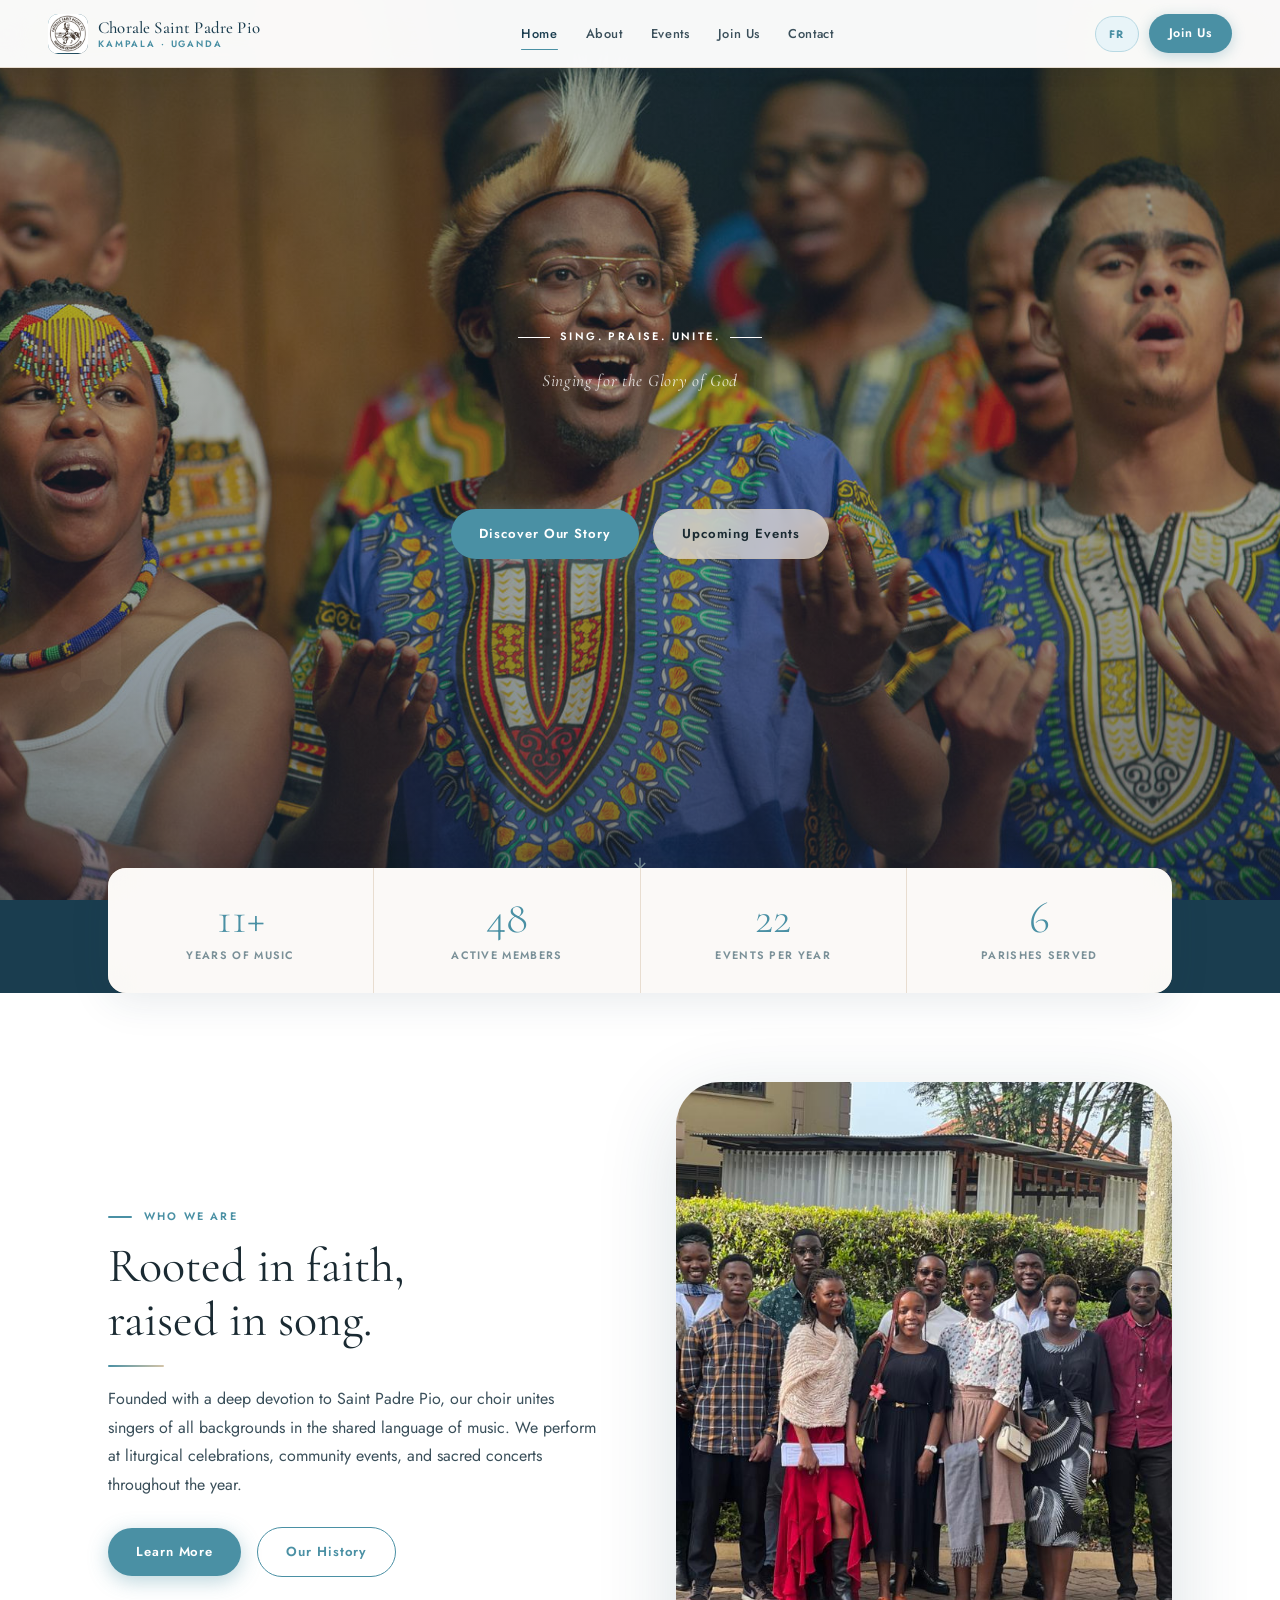
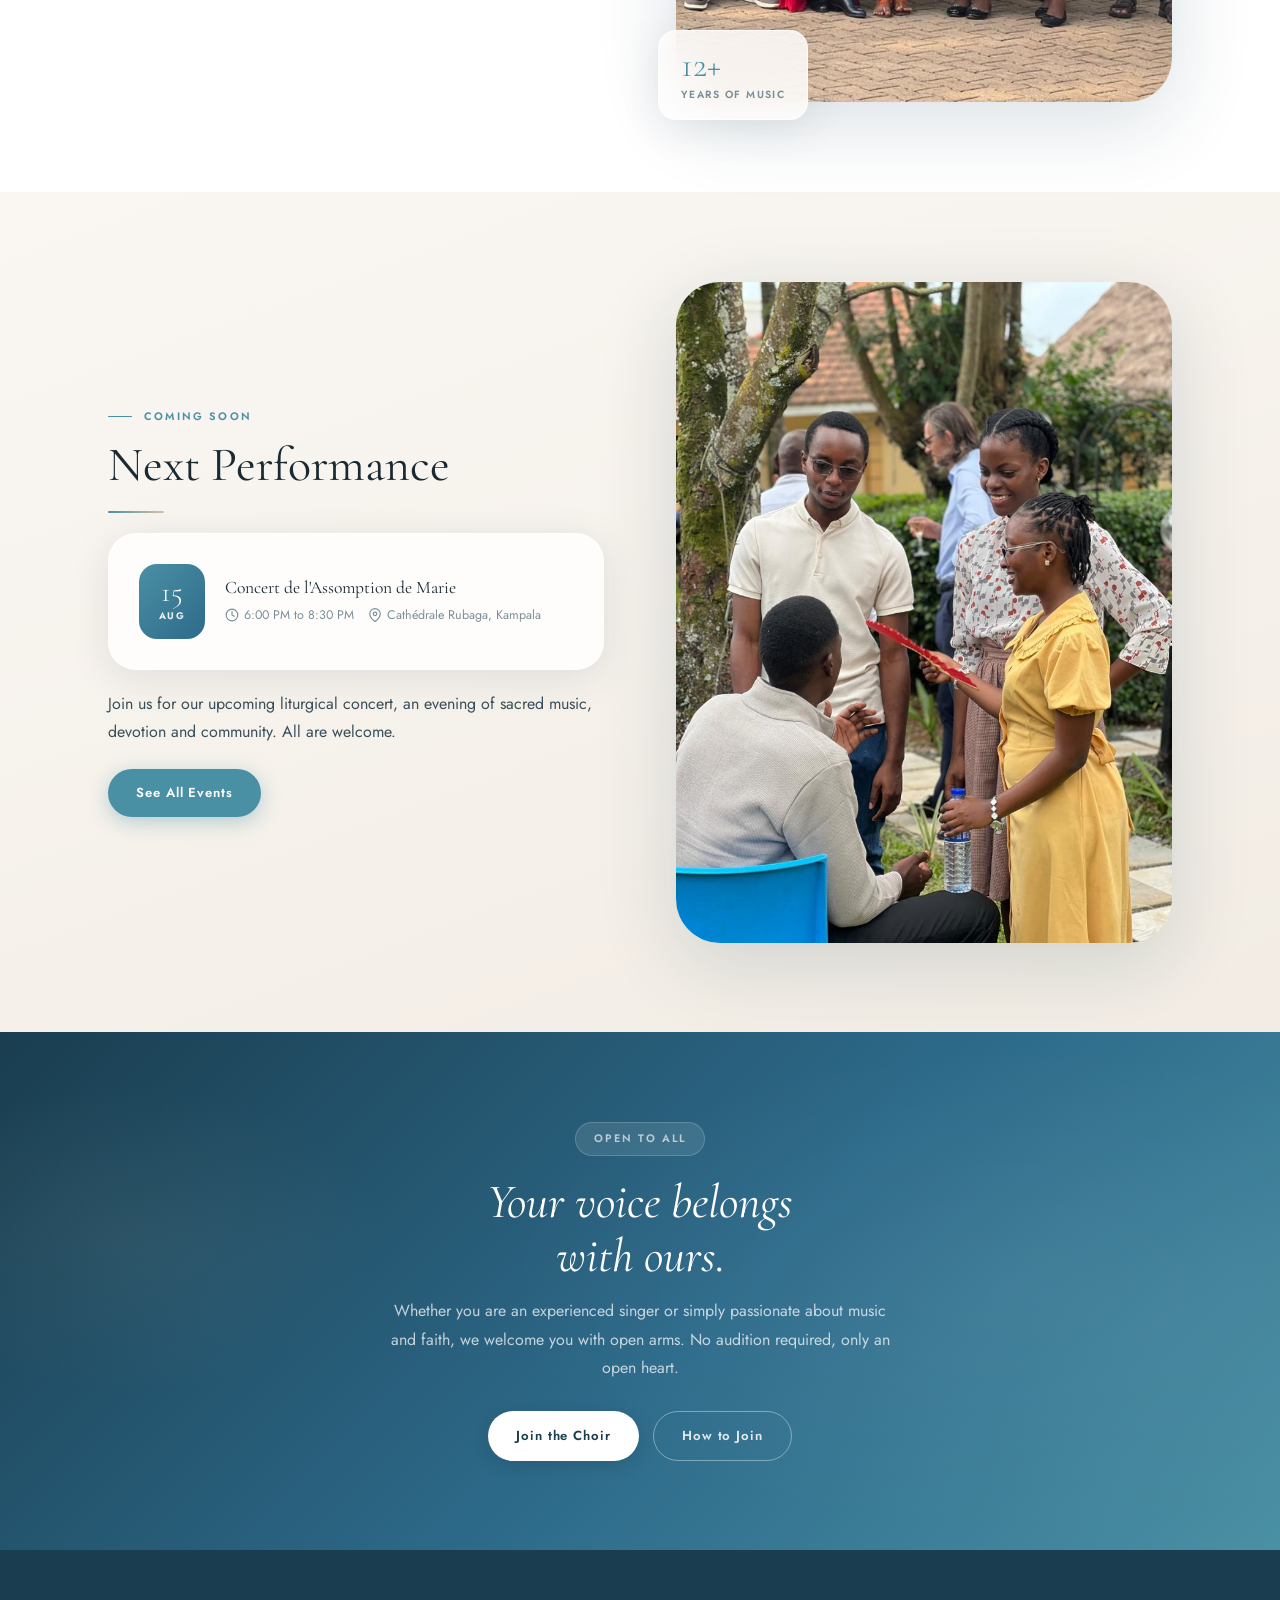
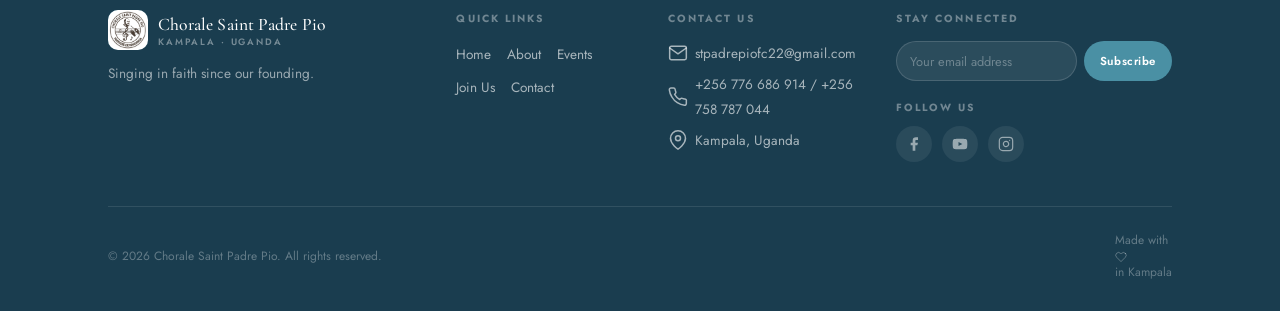
==== commit 482b5715: "Add files via upload" ====
--- a/index.html
+++ b/index.html
@@ -32,9 +32,11 @@
         <span data-i18n="hero_tagline"></span>
         <span class="hero-tagline-line"></span>
       </div>
-      <h1 class="reveal reveal-delay-1" data-i18n="hero_heading"></h1>
-      <p class="reveal reveal-delay-2" data-i18n="hero_subheading"></p>
-      <div class="hero-ctas reveal reveal-delay-3">
+      <!-- Small italic phrase above buttons -->
+      <p class="hero-motto reveal reveal-delay-1"><em>Singing for the Glory of God</em></p>
+      <!-- Spacer to push buttons down -->
+      <div style="height:clamp(40px,8vw,80px);"></div>
+      <div class="hero-ctas reveal reveal-delay-2">
         <a href="about.html" class="btn btn-primary" data-i18n="hero_cta_primary"></a>
         <a href="events.html" class="btn btn-ghost" data-i18n="hero_cta_secondary"></a>
       </div>
--- a/css/style.css
+++ b/css/style.css
@@ -59,7 +59,7 @@
 html { scroll-behavior: smooth; font-size: 16px; -webkit-text-size-adjust: 100%; }
 body {
   font-family: var(--font-body);
-  background: var(--beige-ghost);
+  background: var(--blue-deep);
   color: var(--ink);
   line-height: 1.65;
   overflow-x: hidden;
@@ -278,33 +278,72 @@
 .hamburger.open span:nth-child(2) { opacity: 0; transform: scaleX(0); }
 .hamburger.open span:nth-child(3) { transform: rotate(-45deg) translate(5px, -5px); }
 
-/* Mobile nav drawer */
+/* Mobile nav drawer — TRUE full-screen overlay like reference image */
 @media (max-width: 840px) {
   .nav-links {
     display: none;
     position: fixed;
-    top: 68px; left: 0; right: 0; bottom: 0;
-    background: rgba(255,255,255,0.98);
-    backdrop-filter: blur(20px);
+    top: 0; left: 0; right: 0; bottom: 0;
+    background: var(--blue-deep);
     flex-direction: column;
-    align-items: flex-start;
-    padding: 24px 24px;
+    align-items: center;
+    justify-content: center;
+    padding: 0;
     gap: 0;
-    overflow-y: auto;
-    z-index: 999;
-    border-top: 1px solid var(--beige-light);
+    overflow: hidden;
+    z-index: 1100;
   }
   .nav-links.open { display: flex; }
+  .nav-links li {
+    width: 100%;
+    display: flex;
+    align-items: center;
+    justify-content: center;
+    flex: 1;
+    max-height: 100px;
+  }
   .nav-links a {
-    font-size: 1.2rem;
-    padding: 14px 8px;
+    font-family: var(--font-display);
+    font-size: clamp(1.6rem, 6vw, 2.4rem);
+    font-weight: 300;
+    font-style: italic;
+    letter-spacing: 0.08em;
+    padding: 0;
     width: 100%;
-    border-bottom: 1px solid var(--beige-light);
+    text-align: center;
+    color: rgba(255,255,255,0.65);
+    transition: color 0.2s;
+    border: none;
+  }
+  .nav-links a:hover,
+  .nav-links a.active {
+    color: var(--beige-warm);
   }
   .nav-links a::after { display: none; }
+
+  /* Close button inside the overlay */
+  .nav-close-btn {
+    display: flex;
+    position: fixed;
+    top: 20px; right: 20px;
+    z-index: 1200;
+    width: 44px; height: 44px;
+    background: rgba(255,255,255,0.12);
+    border-radius: 10px;
+    align-items: center;
+    justify-content: center;
+    color: white;
+    cursor: pointer;
+    border: none;
+    font-family: inherit;
+  }
   .hamburger { display: flex; }
   .nav-cta { display: none; }
   #lang-toggle { min-width: 44px; min-height: 36px; }
+}
+/* Hide close btn on desktop */
+@media (min-width: 841px) {
+  .nav-close-btn { display: none; }
 }
 
 /* ── Buttons ── */
@@ -480,6 +519,21 @@
   display: block;
   width: 32px; height: 1px;
   background: currentColor;
+}
+
+/* Hero motto — small italic phrase */
+.hero-motto {
+  font-family: var(--font-display);
+  font-size: clamp(0.9rem, 2vw, 1.1rem);
+  font-style: italic;
+  font-weight: 400;
+  color: rgba(255,255,255,0.82);
+  letter-spacing: 0.04em;
+  margin: 14px 0 0;
+}
+/* On fallback (no photo) */
+.hero-content:not(.on-photo) .hero-motto {
+  color: var(--ink-soft);
 }
 
 .hero-content h1 {
@@ -992,10 +1046,29 @@
   color: rgba(255,255,255,0.38);
   margin-bottom: 14px;
 }
-.footer-col ul li { margin-bottom: 9px; }
-.footer-col ul li a { font-size: 0.85rem; color: rgba(255,255,255,0.62); transition: color 0.25s; }
+/* Quick links: always horizontal */
+.footer-col ul {
+  display: flex;
+  flex-wrap: wrap;
+  gap: 6px 16px;
+}
+.footer-col ul li { margin-bottom: 0; }
+.footer-col ul li a { font-size: 0.85rem; color: rgba(255,255,255,0.62); transition: color 0.25s; white-space: nowrap; }
 .footer-col ul li a:hover { color: var(--beige-pale); }
-.footer-col p { font-size: 0.85rem; color: rgba(255,255,255,0.62); margin-bottom: 7px; }
+/* Contact items: horizontal on desktop */
+.footer-contact-list {
+  display: flex;
+  flex-direction: column;
+  gap: 7px;
+}
+.footer-contact-list p {
+  font-size: 0.85rem;
+  color: rgba(255,255,255,0.62);
+  margin: 0;
+  display: flex;
+  align-items: center;
+  gap: 7px;
+}
 .footer-newsletter-form {
   display: flex; gap: 7px; margin-top: 11px;
 }
@@ -1197,20 +1270,33 @@
   .values-grid, .perks-grid { grid-template-columns: 1fr; }
   .steps { grid-template-columns: 1fr; }
   .stats-bar { grid-template-columns: repeat(2, 1fr); }
-  .footer-grid { grid-template-columns: 1fr 1fr; gap: 28px; }
+  /* Footer: brand full width, then 3 cols in one row */
+  .footer-grid {
+    grid-template-columns: 1fr;
+    gap: 28px;
+  }
+  /* On tablet show 2 cols for the secondary items */
+  @supports (grid-template-columns: subgrid) {}
   .event-card { grid-template-columns: auto 1fr; }
   .event-card > .btn { display: none; }
+}
+@media (min-width: 601px) and (max-width: 900px) {
+  .footer-grid {
+    grid-template-columns: 1fr 1fr;
+  }
+  .footer-brand { grid-column: 1 / -1; }
 }
 @media (max-width: 600px) {
   h1 { font-size: clamp(2rem, 8vw, 2.8rem); }
   h2 { font-size: clamp(1.5rem, 6vw, 2rem); }
   .stats-bar { grid-template-columns: 1fr 1fr; }
   .footer-grid { grid-template-columns: 1fr; }
+  /* Quick links wrap horizontally on mobile — already flex in CSS */
   .footer-bottom { flex-direction: column; text-align: center; }
   .hero-ctas { flex-direction: column; align-items: center; }
   .hero-ctas .btn { width: 100%; max-width: 320px; }
   .values-grid, .perks-grid { grid-template-columns: 1fr; }
-  .contact-info-card { padding: 24px; }
+  .contact-info-card { padding: 22px; }
   .step { padding: 28px 16px; }
   .events-tabs { width: 100%; }
   .tab-btn { flex: 1; text-align: center; }
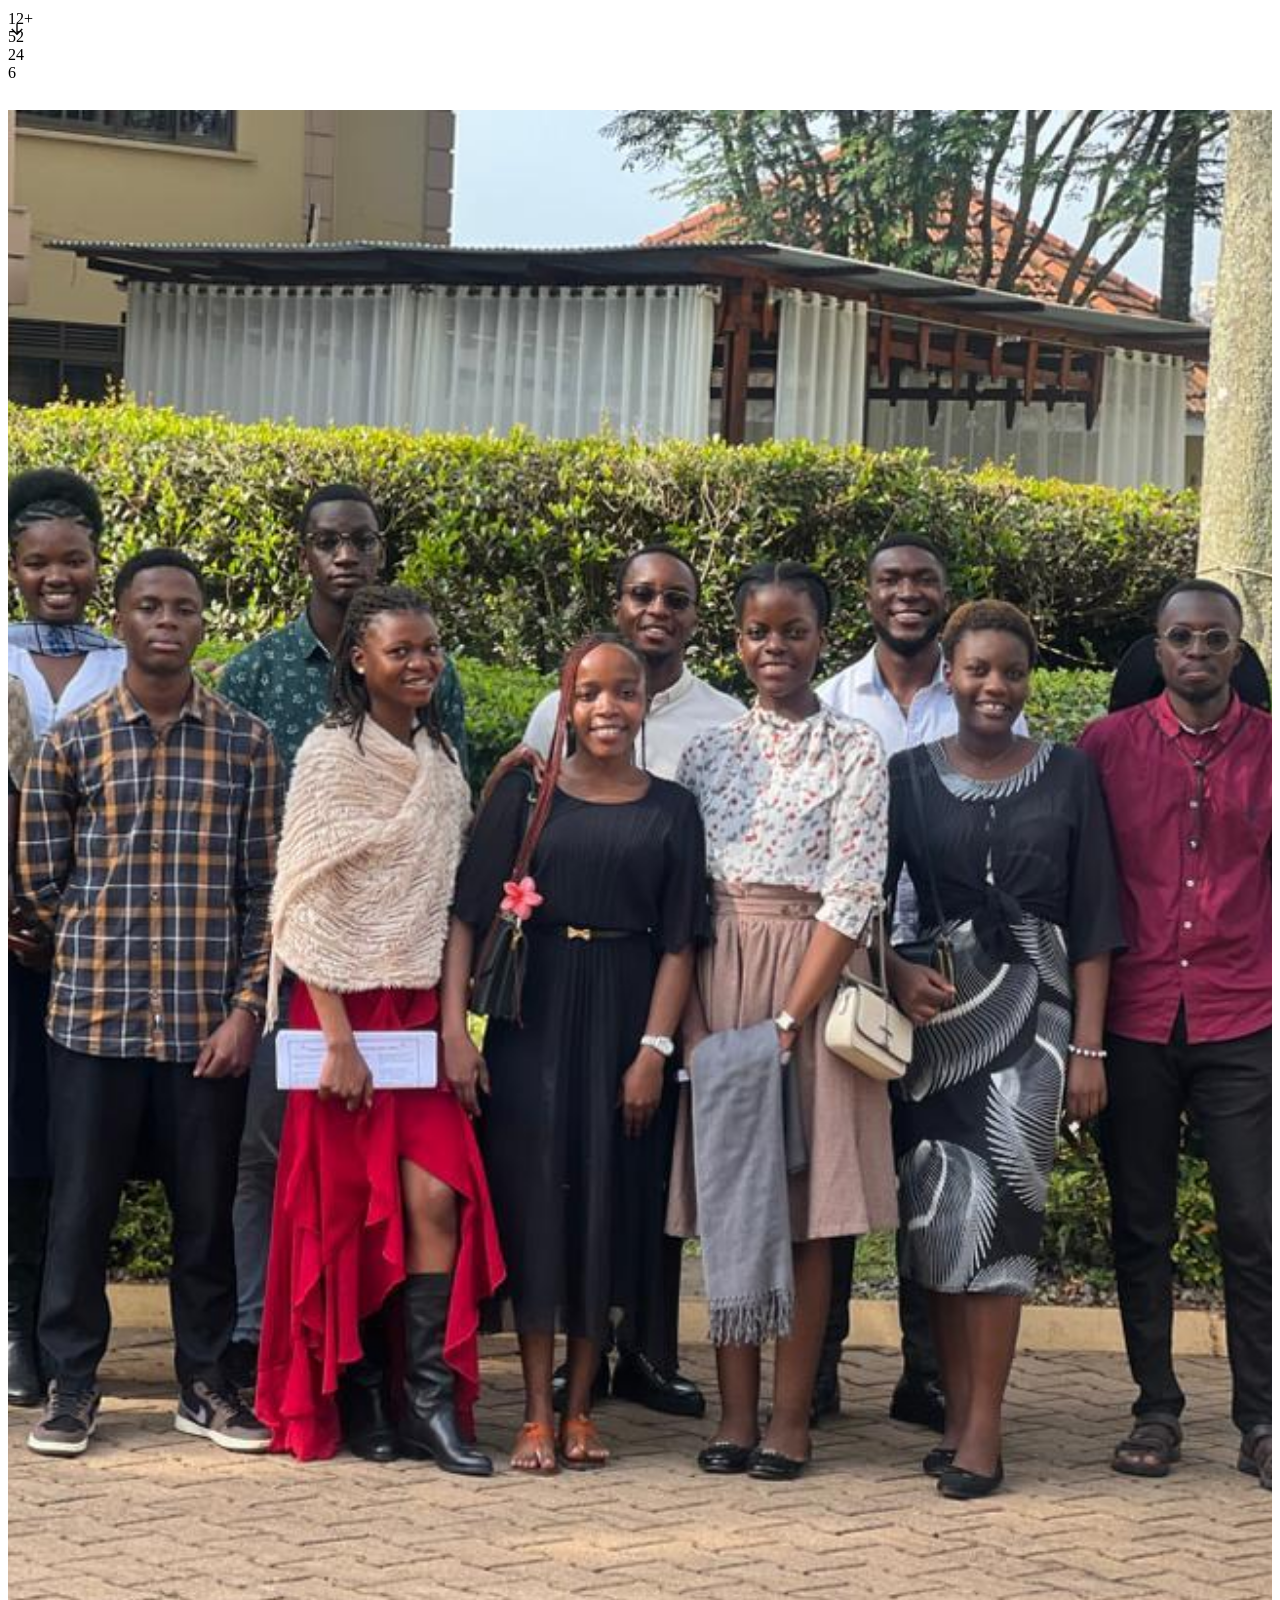
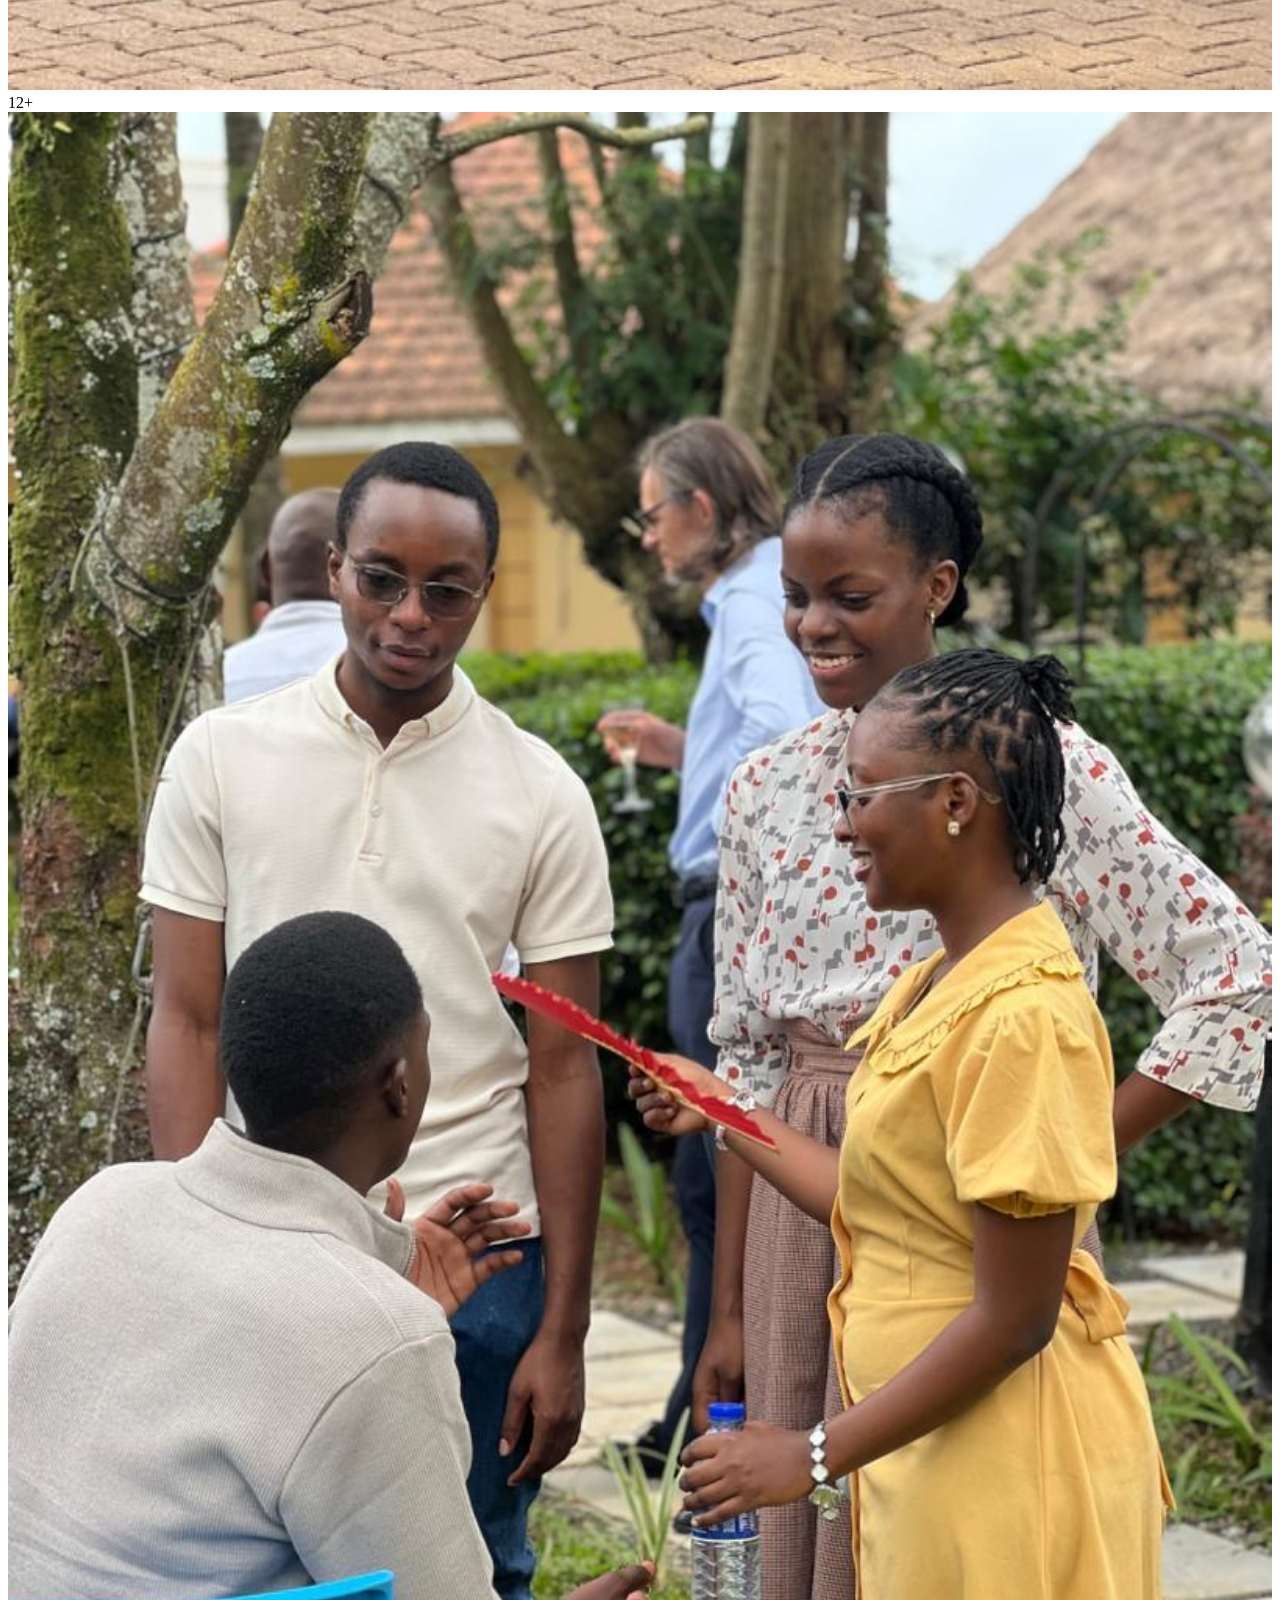
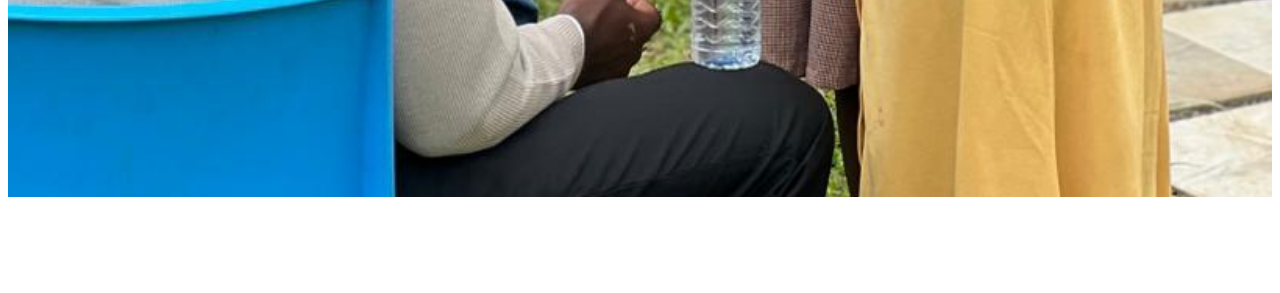
==== commit a2027840: "Add files via upload" ====
--- a/index.html
+++ b/index.html
@@ -32,11 +32,9 @@
         <span data-i18n="hero_tagline"></span>
         <span class="hero-tagline-line"></span>
       </div>
-      <!-- Small italic phrase above buttons -->
-      <p class="hero-motto reveal reveal-delay-1"><em>Singing for the Glory of God</em></p>
-      <!-- Spacer to push buttons down -->
-      <div style="height:clamp(40px,8vw,80px);"></div>
-      <div class="hero-ctas reveal reveal-delay-2">
+      <h1 class="reveal reveal-delay-1" data-i18n="hero_heading"></h1>
+      <p class="reveal reveal-delay-2" data-i18n="hero_subheading"></p>
+      <div class="hero-ctas reveal reveal-delay-3">
         <a href="about.html" class="btn btn-primary" data-i18n="hero_cta_primary"></a>
         <a href="events.html" class="btn btn-ghost" data-i18n="hero_cta_secondary"></a>
       </div>
